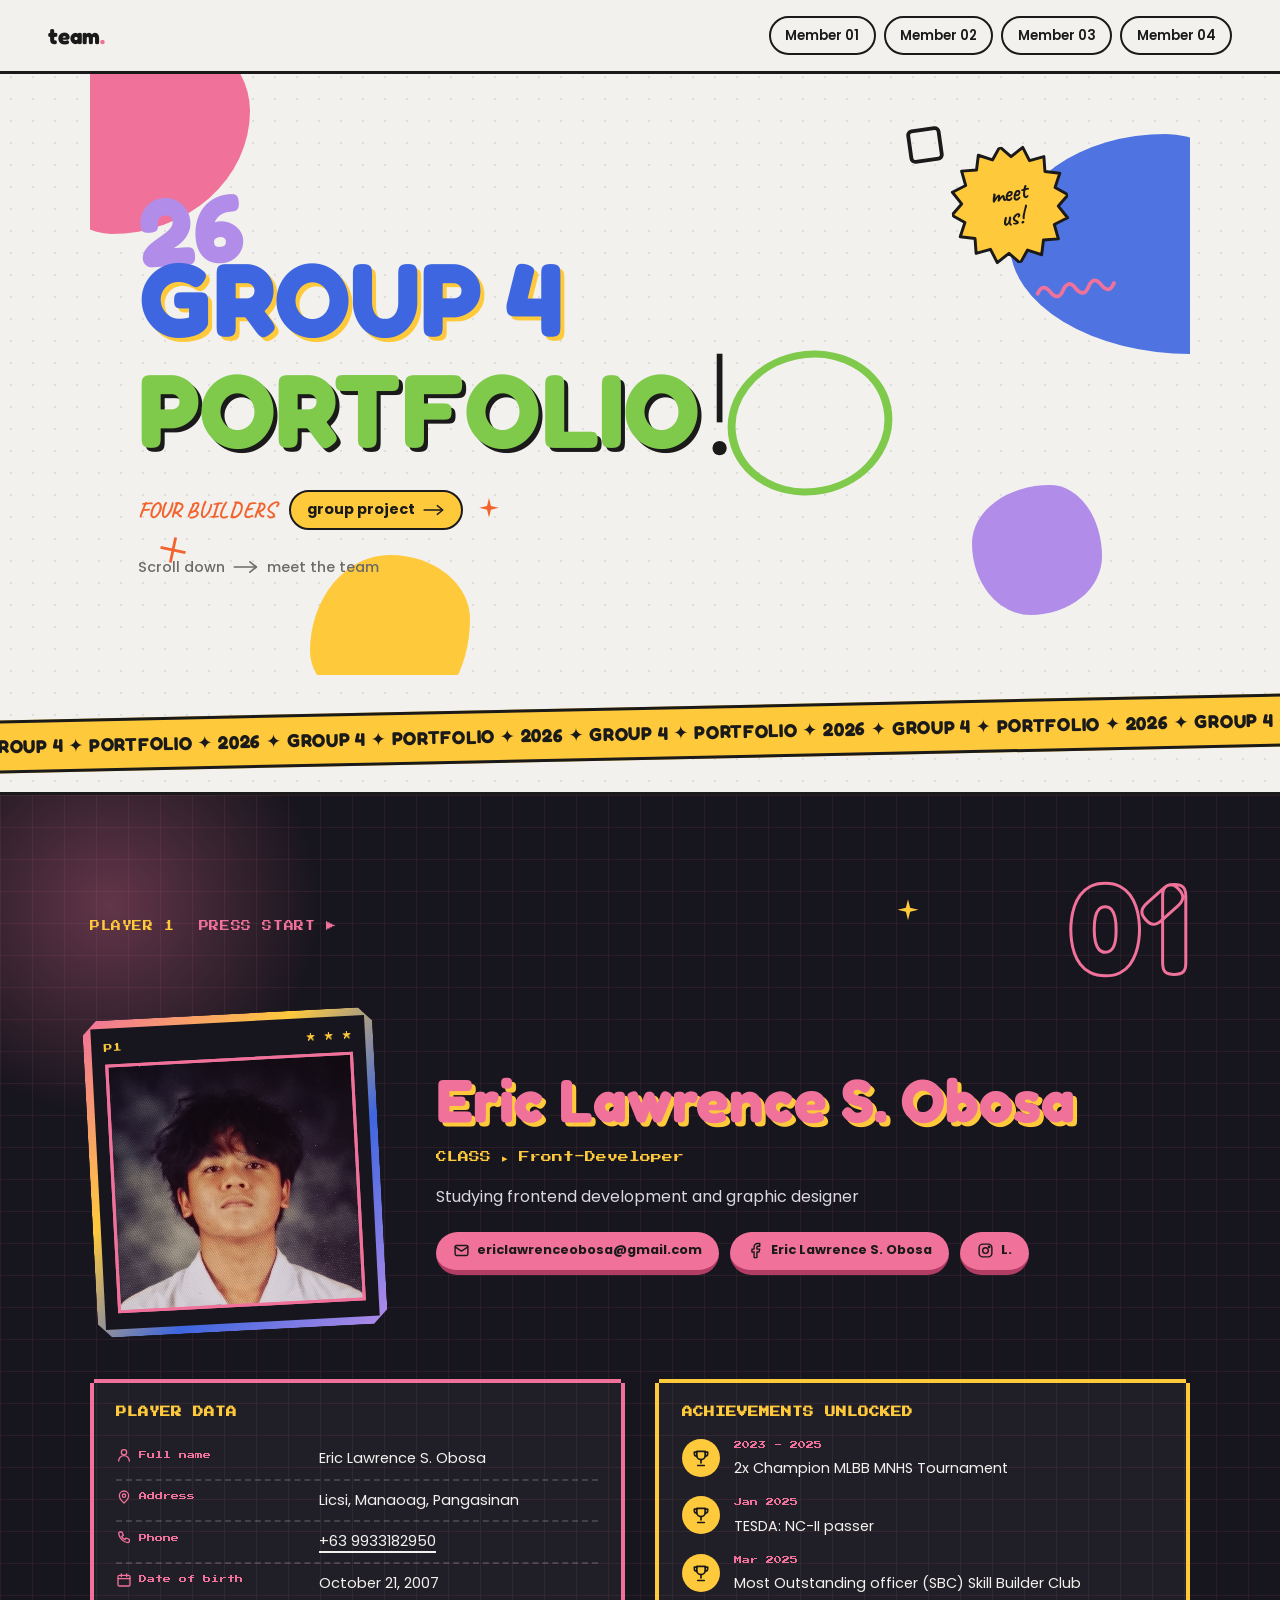
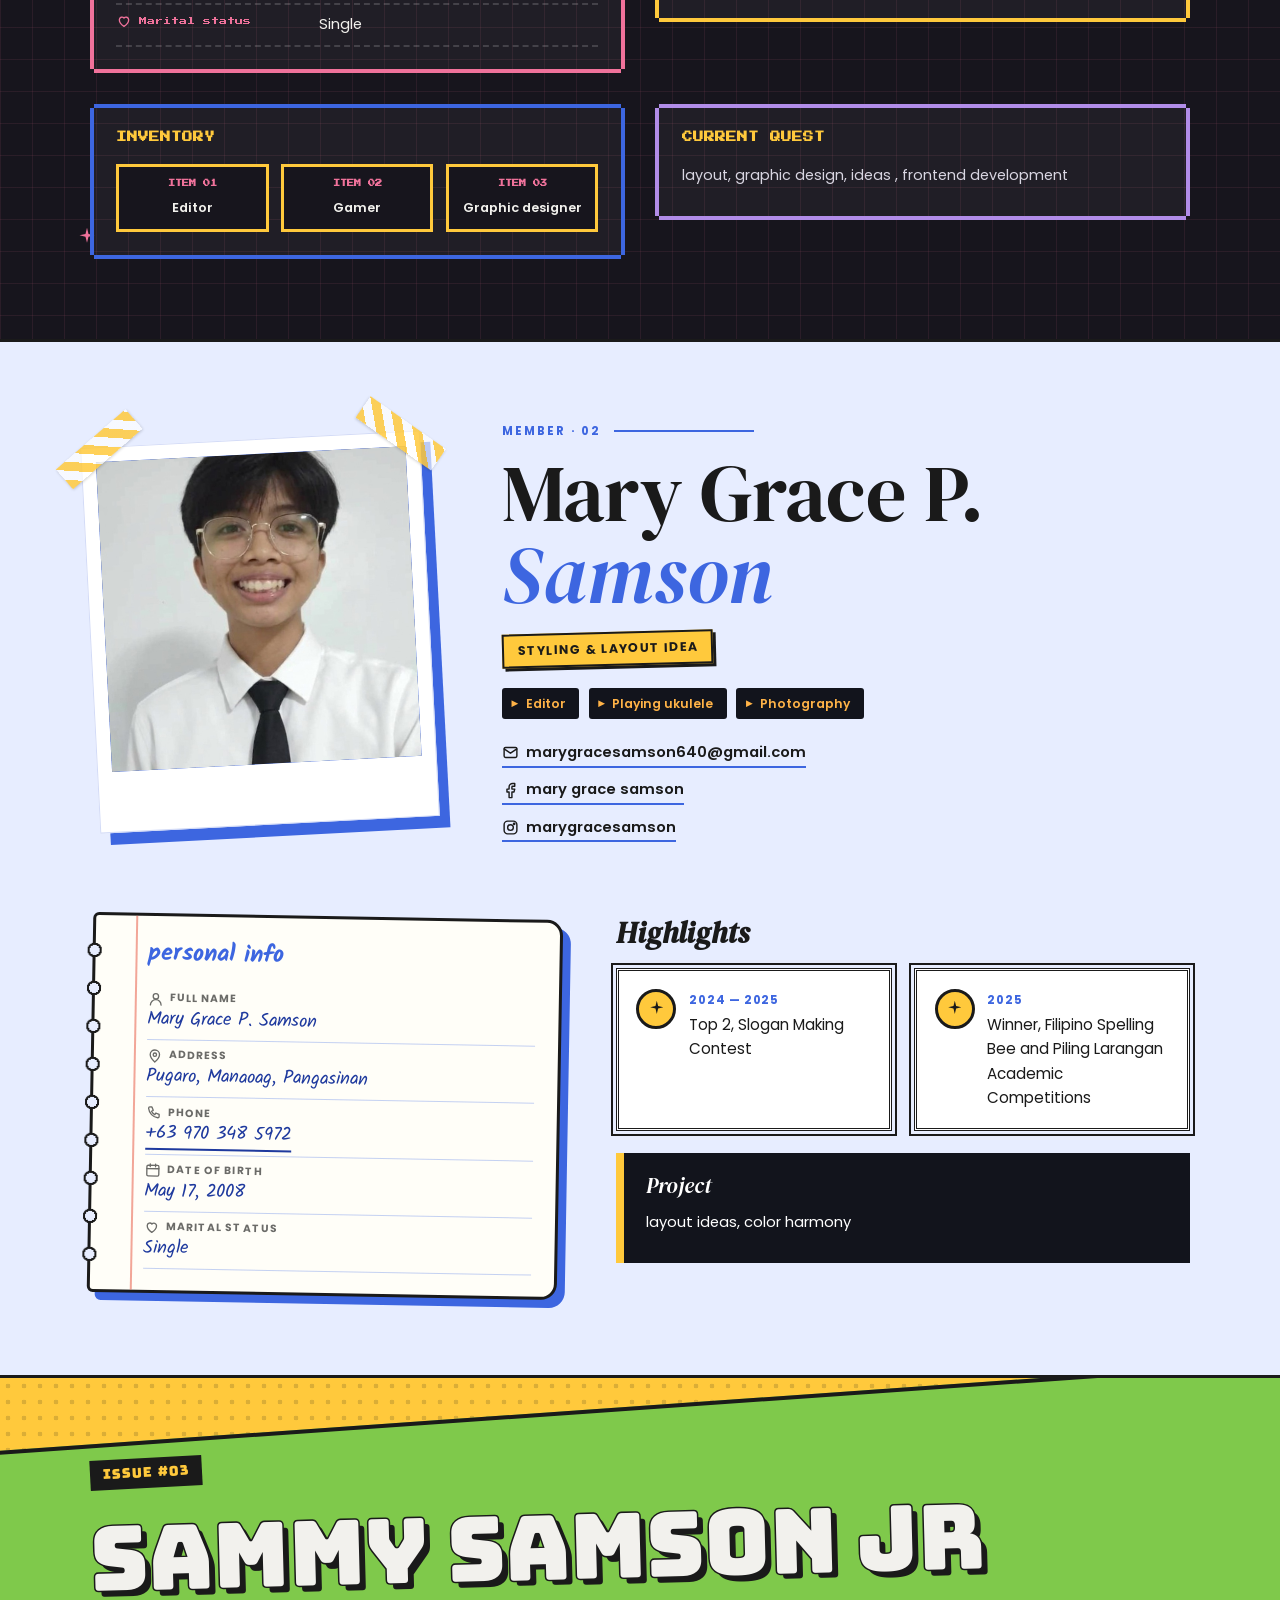
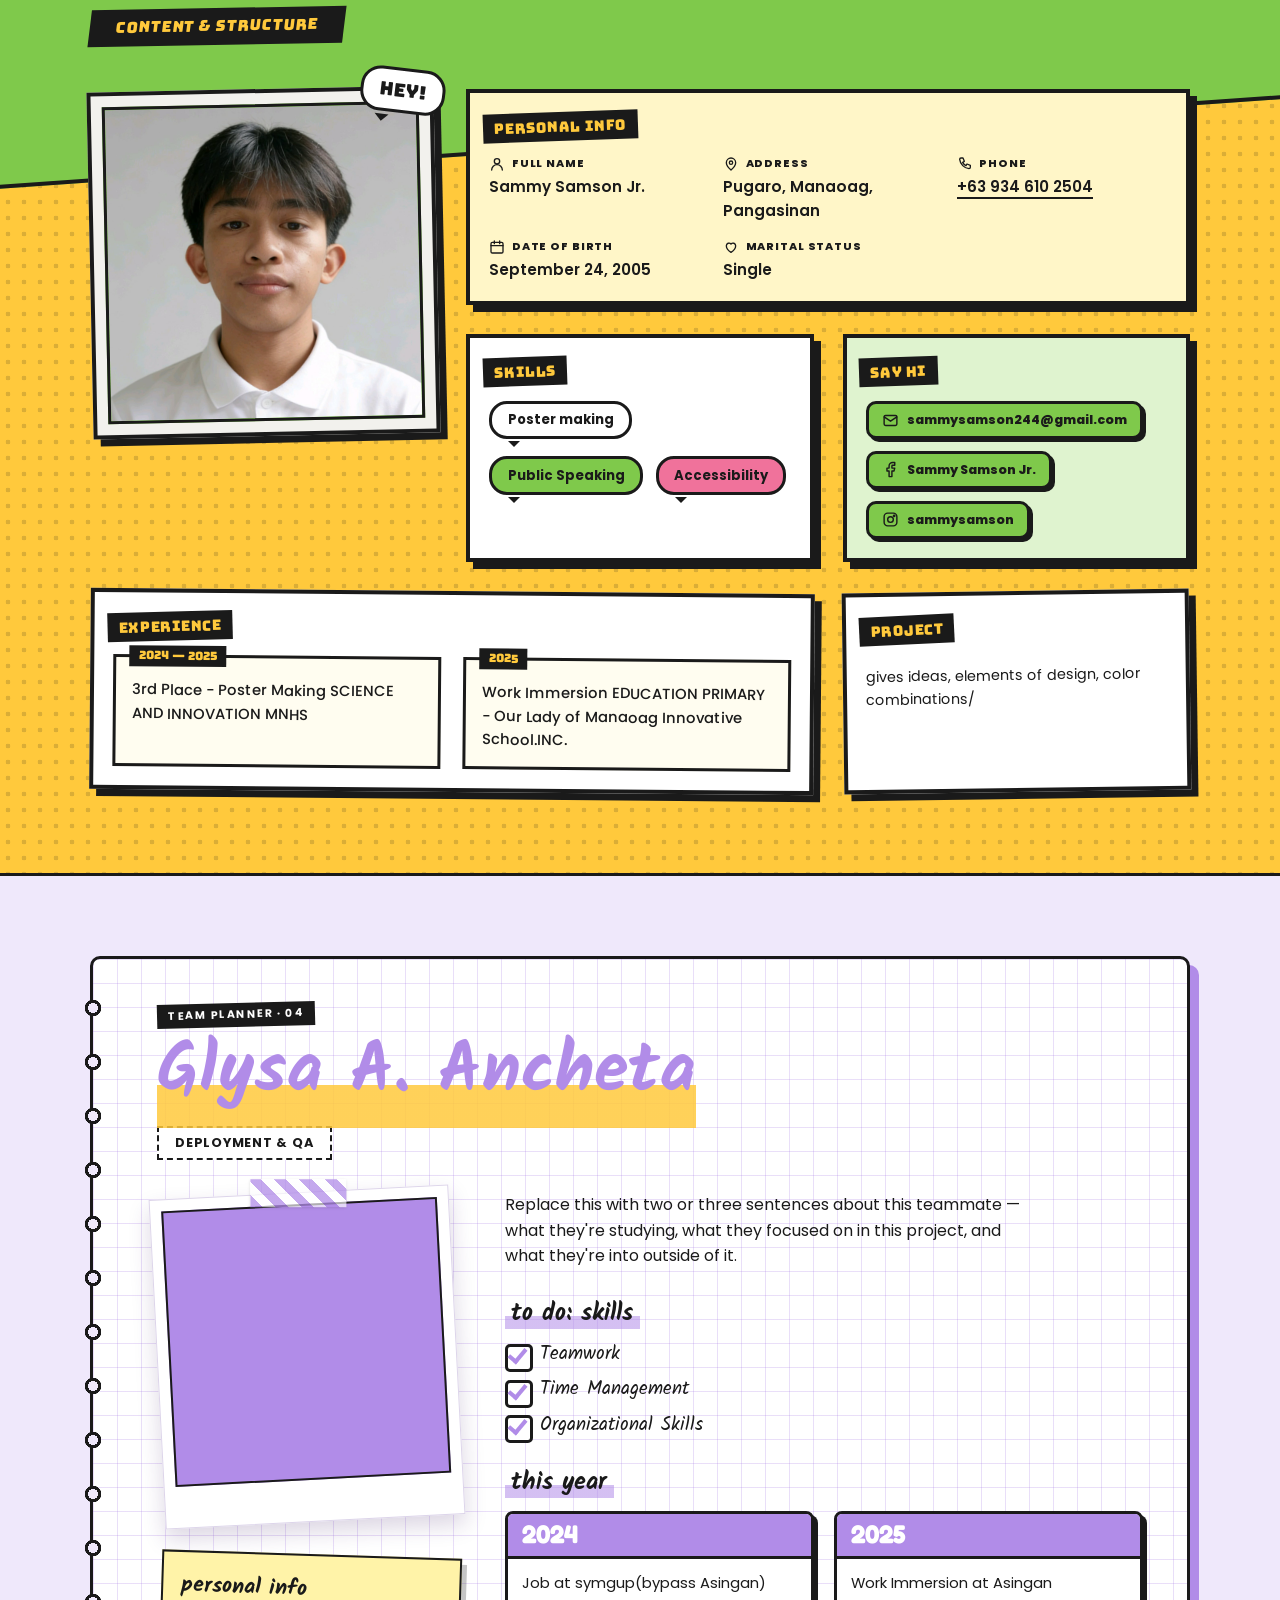
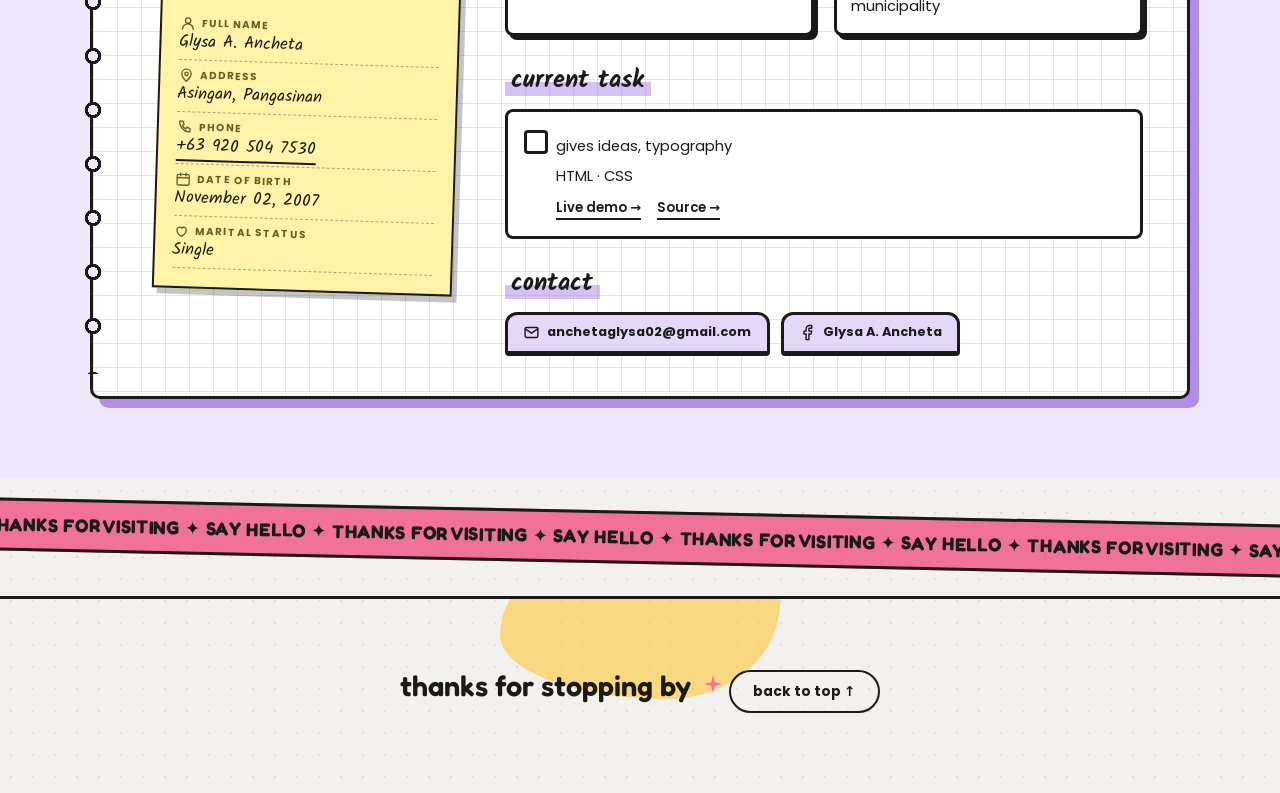
==== index.html @ 3e96f259 "Rename main.html to index.html" ====
<!DOCTYPE html>
<html lang="en">
<head>
<meta charset="UTF-8">
<meta name="viewport" content="width=device-width, initial-scale=1.0">
<title>Team Portfolio 2026</title>
<link rel="preconnect" href="https://fonts.googleapis.com">
<link href="https://fonts.googleapis.com/css2?family=Fredoka:wght@500;600;700&family=Poppins:wght@400;500;600;700&family=Caveat:wght@600;700&family=Press+Start+2P&family=DM+Serif+Display:ital@0;1&family=Bungee&family=Kalam:wght@400;700&display=swap" rel="stylesheet">
<link rel="stylesheet" href="stylereeeee.css"> <!-- explicitly tells the browser that the linked file is a CSS stylesheet that should be loaded and applied to the page.-->
</head>
<body>

<!-- ============ ICON SPRITE (reused via <use>) ============ -->
<svg class="sprite" aria-hidden="true">
  <symbol id="icon-mail" viewBox="0 0 24 24" fill="none" stroke="currentColor" stroke-width="2" stroke-linecap="round" stroke-linejoin="round">
    <rect x="3" y="5" width="18" height="14" rx="2"></rect>
    <path d="M3 7l9 6 9-6"></path>
  </symbol>
  <symbol id="icon-phone" viewBox="0 0 24 24" fill="none" stroke="currentColor" stroke-width="2" stroke-linecap="round" stroke-linejoin="round">
    <path d="M6 3h3l2 5-2.5 1.5a11 11 0 0 0 5 5L15 12l5 2v3a2 2 0 0 1-2 2A16 16 0 0 1 4 5a2 2 0 0 1 2-2z"></path>
  </symbol>
  <symbol id="icon-instagram" viewBox="0 0 24 24" fill="none" stroke="currentColor" stroke-width="2" stroke-linecap="round" stroke-linejoin="round">
    <rect x="3" y="3" width="18" height="18" rx="5"></rect>
    <circle cx="12" cy="12" r="4"></circle>
    <circle cx="17.2" cy="6.8" r="1"></circle>
  </symbol>
  <symbol id="icon-facebook" viewBox="0 0 24 24" fill="none" stroke="currentColor" stroke-width="2" stroke-linecap="round" stroke-linejoin="round">
    <path d="M18 2h-3a5 5 0 0 0-5 5v3H7v4h3v8h4v-8h3l1-4h-4V7a1 1 0 0 1 1-1h3z"></path>
  </symbol>
  <symbol id="icon-linkedin" viewBox="0 0 24 24" fill="none" stroke="currentColor" stroke-width="2" stroke-linecap="round" stroke-linejoin="round">
    <rect x="3" y="3" width="18" height="18" rx="3"></rect>
    <line x1="7" y1="10" x2="7" y2="17"></line>
    <circle cx="7" cy="6.5" r="1"></circle>
    <path d="M11 17v-4.5a2.5 2.5 0 0 1 5 0V17"></path>
    <line x1="11" y1="10" x2="11" y2="17"></line>
  </symbol>
  <symbol id="icon-user" viewBox="0 0 24 24" fill="none" stroke="currentColor" stroke-width="2" stroke-linecap="round" stroke-linejoin="round">
    <circle cx="12" cy="8" r="4"></circle>
    <path d="M4 21a8 8 0 0 1 16 0"></path>
  </symbol>
  <symbol id="icon-pin" viewBox="0 0 24 24" fill="none" stroke="currentColor" stroke-width="2" stroke-linecap="round" stroke-linejoin="round">
    <path d="M12 21s-7-6.2-7-11a7 7 0 0 1 14 0c0 4.8-7 11-7 11z"></path>
    <circle cx="12" cy="10" r="2.5"></circle>
  </symbol>
  <symbol id="icon-calendar" viewBox="0 0 24 24" fill="none" stroke="currentColor" stroke-width="2" stroke-linecap="round" stroke-linejoin="round">
    <rect x="3" y="5" width="18" height="16" rx="2"></rect>
    <line x1="3" y1="10" x2="21" y2="10"></line>
    <line x1="8" y1="3" x2="8" y2="7"></line>
    <line x1="16" y1="3" x2="16" y2="7"></line>
  </symbol>
  <symbol id="icon-heart" viewBox="0 0 24 24" fill="none" stroke="currentColor" stroke-width="2" stroke-linecap="round" stroke-linejoin="round">
    <path d="M12 20s-7-4.4-7-10a4 4 0 0 1 7-2.5A4 4 0 0 1 19 10c0 5.6-7 10-7 10z"></path>
  </symbol>
  <symbol id="icon-spark" viewBox="0 0 24 24" fill="currentColor">
    <path d="M12 1l1.8 7.3L21 10l-7.2 1.7L12 19l-1.8-7.3L3 10l7.2-1.7L12 1z"></path>
  </symbol>
  <symbol id="icon-burst" viewBox="0 0 100 100" fill="currentColor" stroke="#1A1A1A" stroke-width="2.5" stroke-linejoin="round">
    <polygon points="50.0,0.0 58.0,9.8 69.1,3.8 72.8,15.9 85.4,14.6 84.1,27.2 96.2,30.9 90.2,42.0 100.0,50.0 90.2,58.0 96.2,69.1 84.1,72.8 85.4,85.4 72.8,84.1 69.1,96.2 58.0,90.2 50.0,100.0 42.0,90.2 30.9,96.2 27.2,84.1 14.6,85.4 15.9,72.8 3.8,69.1 9.8,58.0 0.0,50.0 9.8,42.0 3.8,30.9 15.9,27.2 14.6,14.6 27.2,15.9 30.9,3.8 42.0,9.8"></polygon>
  </symbol>
  <symbol id="icon-squiggle" viewBox="0 0 84 16" fill="none" stroke="currentColor" stroke-width="3.5" stroke-linecap="round">
    <path d="M3 8q6-10 12 0t12 0 12 0 12 0 12 0 12 0"></path>
  </symbol>
  <symbol id="icon-arrow" viewBox="0 0 40 24" fill="none" stroke="currentColor" stroke-width="2.5" stroke-linecap="round" stroke-linejoin="round">
    <path d="M2 12h32"></path>
    <path d="M26 4l10 8-10 8"></path>
  </symbol>
  <symbol id="icon-trophy" viewBox="0 0 24 24" fill="none" stroke="currentColor" stroke-width="2" stroke-linecap="round" stroke-linejoin="round">
    <path d="M7 4h10v5a5 5 0 0 1-10 0V4z"></path>
    <path d="M17 5h3v2a3 3 0 0 1-3 3M7 5H4v2a3 3 0 0 0 3 3"></path>
    <path d="M12 14v4M8 21h8"></path>
  </symbol>
</svg>

<!-- ============ NAV ============ -->
<header id="top" class="site-header">
  <a class="wordmark" href="#top">team<span class="wordmark__dot">.</span></a>
  <nav class="nav" aria-label="Primary">
    <a href="#member-01">Member 01</a>
    <a href="#member-02">Member 02</a>
    <a href="#member-03">Member 03</a>
    <a href="#member-04">Member 04</a>
  </nav>
</header>

<main>

  <!-- ============ HERO ============ -->
  <section class="hero">
    <span class="blob blob--hero-1" aria-hidden="true"></span>
    <span class="blob blob--hero-2" aria-hidden="true"></span>
    <span class="blob blob--hero-3" aria-hidden="true"></span>
    <span class="blob blob--hero-4" aria-hidden="true"></span>
    <span class="doodle doodle--hero-1"><svg viewBox="0 0 24 24" fill="none" stroke="currentColor" stroke-width="2"><rect x="4" y="4" width="16" height="16" rx="2"></rect></svg></span>
    <span class="doodle doodle--hero-2"><svg viewBox="0 0 24 24" fill="none" stroke="currentColor" stroke-width="2"><path d="M12 3v18M3 12h18"></path></svg></span>
    <span class="doodle doodle--hero-3"><svg><use href="#icon-squiggle"></use></svg></span>
    <span class="burst burst--hero" aria-hidden="true"><svg><use href="#icon-burst"></use></svg><b>meet<br>us!</b></span>

    <p class="year-badge">26</p>

    <h1 class="hero__title">
      <span class="hero__title-line hero__title-line--a">GROUP 4</span>
      <span class="hero__title-line hero__title-line--b">PORTFOLIO<svg class="hero__excl" viewBox="0 0 40 160" fill="none" stroke="currentColor" stroke-width="8"><path d="M20 8v96"></path><circle cx="20" cy="140" r="10" fill="currentColor" stroke="none"></circle></svg></span>
    </h1>

    <div class="hero__tagrow">
      <span class="tag-label">FOUR BUILDERS</span>
      <span class="tag-chip">group project <svg class="tag-chip__icon"><use href="#icon-arrow"></use></svg></span>
      <svg class="spark spark--hero"><use href="#icon-spark"></use></svg>
    </div>

    <p class="hero__caption">
      Scroll down <svg class="inline-arrow"><use href="#icon-arrow"></use></svg> meet the team
    </p>
  </section>

  <!-- ============ TICKER STRIP (CSS-only animation) ============ -->
  <div class="ticker" aria-hidden="true">
    <div class="ticker__track">
      <span>GROUP 4 ✦ PORTFOLIO ✦ 2026 ✦ GROUP 4 ✦ PORTFOLIO ✦ 2026 ✦ GROUP 4 ✦ PORTFOLIO ✦ 2026 ✦ GROUP 4 ✦ PORTFOLIO ✦ 2026 ✦ GROUP 4 ✦ PORTFOLIO ✦ 2026 ✦ GROUP 4 ✦ PORTFOLIO ✦ 2026 ✦&nbsp;</span>
      <span>GROUP 4 ✦ PORTFOLIO ✦ 2026 ✦ GROUP 4 ✦ PORTFOLIO ✦ 2026 ✦ GROUP 4 ✦ PORTFOLIO ✦ 2026 ✦ GROUP 4 ✦ PORTFOLIO ✦ 2026 ✦ GROUP 4 ✦ PORTFOLIO ✦ 2026 ✦ GROUP 4 ✦ PORTFOLIO ✦ 2026 ✦&nbsp;</span>
    </div>
  </div>


  <!-- ============ MEMBER 01 — ARCADE PLAYER CARD ============ -->
  <section id="member-01" class="member member--eric" aria-labelledby="name-01">
    <span class="doodle eric__spark eric__spark--1" aria-hidden="true"><svg><use href="#icon-spark"></use></svg></span>
    <span class="doodle eric__spark eric__spark--2" aria-hidden="true"><svg><use href="#icon-spark"></use></svg></span>
    <div class="member__inner">

      <div class="eric__top">
        <div class="eric__tags">
          <p class="eric__tag">PLAYER 1</p>
          <p class="eric__tag eric__tag--blink">PRESS START ▶</p>
        </div>
        <span class="eric__num" aria-hidden="true">01</span>
      </div>

      <div class="eric__layout">
        <figure class="eric__card">
          <div class="eric__card-inner">
            <div class="eric__card-bar"><span>P1</span><span>★ ★ ★</span></div>
            <div class="photo-frame">EO
          <img class="photo-frame__img" src="ERIC1BY1.jpg" alt="Photo of Eric Lawrence S. Obosa">
        </div>
          </div>
        </figure>

        <div class="eric__main">
          <h2 id="name-01" class="eric__name">Eric Lawrence S. Obosa</h2>
          <p class="eric__class">CLASS ▸ Front-Developer</p>
          <p class="eric__bio">Studying frontend development and graphic designer</p>
          <ul class="contact-row">
          <li><a href="mailto:ericlawrenceobosa@gmail.com"><svg><use href="#icon-mail"></use></svg>ericlawrenceobosa@gmail.com</a></li>
          <li><a href="https://www.facebook.com/ryurain.taro" target="_blank" rel="noopener noreferrer"><svg><use href="#icon-facebook"></use></svg>Eric Lawrence S. Obosa</a></li>
          <li><a href="https://instagram.com/takamura302?dlrf=MXd0b3hieXZraTlmbg%3D%3D" target="_blank" rel="noopener noreferrer"><svg><use href="#icon-instagram"></use></svg>L.</a></li>
        </ul>
        </div>
      </div>

      <div class="eric__panels">
        <section class="eric__panel eric__panel--data">
          <h3>PLAYER DATA</h3>
          <dl class="info-list">
          <div class="info-list__item"><dt><svg><use href="#icon-user"></use></svg>Full name</dt><dd>Eric Lawrence S. Obosa</dd></div>
          <div class="info-list__item"><dt><svg><use href="#icon-pin"></use></svg>Address</dt><dd>Licsi, Manaoag, Pangasinan</dd></div>
          <div class="info-list__item"><dt><svg><use href="#icon-phone"></use></svg>Phone</dt><dd><a href="tel:+639933182950">+63 9933182950</a></dd></div>
          <div class="info-list__item"><dt><svg><use href="#icon-calendar"></use></svg>Date of birth</dt><dd>October 21, 2007</dd></div>
          <div class="info-list__item"><dt><svg><use href="#icon-heart"></use></svg>Marital status</dt><dd>Single</dd></div>
        </dl>
        </section>

        <section class="eric__panel eric__panel--ach">
          <h3>ACHIEVEMENTS UNLOCKED</h3>
          <ul class="eric__ach-list">
<li class="eric__ach"><span class="eric__trophy" aria-hidden="true"><svg><use href="#icon-trophy"></use></svg></span><div><span class="eric__date">2023 - 2025</span><p>2x Champion MLBB MNHS Tournament</p></div></li>
<li class="eric__ach"><span class="eric__trophy" aria-hidden="true"><svg><use href="#icon-trophy"></use></svg></span><div><span class="eric__date">Jan 2025</span><p>TESDA: NC-II passer</p></div></li>
<li class="eric__ach"><span class="eric__trophy" aria-hidden="true"><svg><use href="#icon-trophy"></use></svg></span><div><span class="eric__date">Mar 2025</span><p>Most Outstanding officer (SBC) Skill Builder Club</p></div></li>
          </ul>
        </section>

        <section class="eric__panel eric__panel--items">
          <h3>INVENTORY</h3>
          <ul class="eric__items">
<li>Editor</li>
<li>Gamer</li>
<li>Graphic designer</li>
          </ul>
        </section>

        <section class="eric__panel eric__panel--quest">
          <h3>CURRENT QUEST</h3>
          <div class="project-card "><h4></h4><p>layout, graphic design, ideas , frontend development</p></div>
        </section>
      </div>

    </div>
  </section>

  <!-- ============ MEMBER 02 — SINGLE POLAROID + NOTEBOOK ============ -->
  <section id="member-02" class="member member--mary" aria-labelledby="name-02">
    <div class="member__inner">

      <div class="mary__layout">
        <figure class="mary__polaroid">
          <span class="mary__tape mary__tape--l" aria-hidden="true"></span>
          <span class="mary__tape mary__tape--r" aria-hidden="true"></span>
          <div class="photo-frame">MS
          <img class="photo-frame__img" src="ACE1BY1.jpg" alt="Photo of Mary Grace P. Samson">
        </div>
        </figure>

        <div class="mary__intro">
          <p class="mary__eyebrow">Member · 02</p>
          <h2 id="name-02" class="mary__name">Mary Grace P. <em>Samson</em></h2>
          <p class="mary__role">Styling &amp; Layout idea</p>
          <p class="mary__bio"></p>
          <ul class="mary__tags" aria-label="Skills">
<li>Editor</li>
<li>Playing ukulele</li>
<li>Photography</li>
          </ul>
          <ul class="contact-row">
          <li><a href="mailto:marygracesamson640@gmail.com"><svg><use href="#icon-mail"></use></svg>marygracesamson640@gmail.com</a></li>
          <li><a href="https://www.facebook.com/acekibidiii#" target="_blank" rel="noopener noreferrer"><svg><use href="#icon-facebook"></use></svg>mary grace samson</a></li>
          <li><a href="https://www.instagram.com/YOUR_USERNAME/" target="_blank" rel="noopener noreferrer"><svg><use href="#icon-instagram"></use></svg>marygracesamson</a></li>
        </ul>
        </div>
      </div>

      <div class="mary__lower">
        <aside class="mary__notebook" aria-label="Personal information">
          <h3>personal info</h3>
          <dl class="info-list">
          <div class="info-list__item"><dt><svg><use href="#icon-user"></use></svg>Full name</dt><dd>Mary Grace P. Samson</dd></div>
          <div class="info-list__item"><dt><svg><use href="#icon-pin"></use></svg>Address</dt><dd>Pugaro, Manaoag, Pangasinan</dd></div>
          <div class="info-list__item"><dt><svg><use href="#icon-phone"></use></svg>Phone</dt><dd><a href="tel:+639703485972">+63 970 348 5972</a></dd></div>
          <div class="info-list__item"><dt><svg><use href="#icon-calendar"></use></svg>Date of birth</dt><dd>May 17, 2008</dd></div>
          <div class="info-list__item"><dt><svg><use href="#icon-heart"></use></svg>Marital status</dt><dd>Single</dd></div>
        </dl>
        </aside>

        <div class="mary__highlights">
          <h3 class="mary__heading">Highlights</h3>
          <ul class="mary__award-list">
<li class="mary__award"><span class="mary__rosette" aria-hidden="true"><svg><use href="#icon-spark"></use></svg></span><span class="mary__award-date">2024 — 2025</span><p>Top 2, Slogan Making Contest</p></li>
<li class="mary__award"><span class="mary__rosette" aria-hidden="true"><svg><use href="#icon-spark"></use></svg></span><span class="mary__award-date">2025</span><p>Winner, Filipino Spelling Bee and Piling Larangan Academic Competitions</p></li>
          </ul>
          <div class="mary__project">
            <p class="mary__heading mary__heading--light">Project</p>
            <div class="project-card "><h4></h4><p>layout ideas, color harmony </p></div>
          </div>
        </div>
      </div>

    </div>
  </section>

  <!-- ============ MEMBER 03 — COMIC POSTER ============ -->
  <section id="member-03" class="member member--sammy" aria-labelledby="name-03">
    <div class="member__inner">

      <div class="sammy__title">
        <span class="sammy__issue">ISSUE #03</span>
        <h2 id="name-03" class="sammy__name">Sammy Samson Jr</h2>
        <p class="sammy__role">Content &amp; Structure</p>
        
      </div>

      <div class="sammy__panels">

        <figure class="sammy__panel sammy__panel--photo">
          <span class="sammy__bubble" aria-hidden="true">hey!</span>
          <div class="photo-frame">
          <img class="photo-frame__img" src="SAMMY1BY1.jpg" alt="Photo of Sammy Samson Jr">
        </div>
        </figure>

        <section class="sammy__panel sammy__panel--info">
          <h3>Personal info</h3>
          <dl class="info-list">
          <div class="info-list__item"><dt><svg><use href="#icon-user"></use></svg>Full name</dt><dd>Sammy Samson Jr.</dd></div>
          <div class="info-list__item"><dt><svg><use href="#icon-pin"></use></svg>Address</dt><dd>Pugaro, Manaoag, Pangasinan</dd></div>
          <div class="info-list__item"><dt><svg><use href="#icon-phone"></use></svg>Phone</dt><dd><a href="tel:+639346102504">+63 934 610 2504</a></dd></div>
          <div class="info-list__item"><dt><svg><use href="#icon-calendar"></use></svg>Date of birth</dt><dd>September 24, 2005</dd></div>
          <div class="info-list__item"><dt><svg><use href="#icon-heart"></use></svg>Marital status</dt><dd>Single</dd></div>
        </dl>
        </section>

        <section class="sammy__panel sammy__panel--skills">
          <h3>Skills</h3>
          <ul class="sammy__bubbles">
<li>Poster making</li>
<li>Public Speaking</li>
<li>Accessibility</li>
          </ul>
        </section>

        <section class="sammy__panel sammy__panel--links">
          <h3>Say hi</h3>
          <ul class="contact-row">
          <li><a href="mailto:sammysamson244@gmail.com"><svg><use href="#icon-mail"></use></svg>sammysamson244@gmail.com</a></li>
          <li><a href="https://www.facebook.com/sammy.samson.jr.567571" target="_blank" rel="noopener noreferrer"><svg><use href="#icon-facebook"></use></svg>Sammy Samson Jr.</a></li>
          <li><a href="https://www.instagram.com/sammysamson244/" target="_blank" rel="noopener noreferrer"><svg><use href="#icon-instagram"></use></svg>sammysamson</a></li>
        </ul>
        </section>

        <section class="sammy__panel sammy__panel--tl">
          <h3>Experience</h3>
          <ul class="sammy__chapters">
<li class="sammy__chapter"><span class="sammy__chapter-date">2024 — 2025</span><p>3rd Place - Poster Making SCIENCE AND INNOVATION MNHS</p></li>
<li class="sammy__chapter"><span class="sammy__chapter-date">2025</span><p>Work Immersion EDUCATION PRIMARY - Our Lady of Manaoag Innovative School.INC.</p></li>
          </ul>
        </section>

        <section class="sammy__panel sammy__panel--project">
          <h3>Project</h3>
          <div class="project-card "><h4></h4><p>gives ideas, elements of design, color combinations/</p></div>
        </section>

      </div>
    </div>
  </section>

  <!-- ============ MEMBER 04 — PLANNER PAGE ============ -->
  <section id="member-04" class="member member--glysa" aria-labelledby="name-04">
    <div class="member__inner">
      <div class="glysa__page">
        <span class="glysa__rings" aria-hidden="true"></span>

        <header class="glysa__head">
          <p class="glysa__label">TEAM PLANNER · 04</p>
          <h2 id="name-04" class="glysa__name">Glysa A. Ancheta</h2>
          <p class="glysa__role">Deployment &amp; QA</p>
        </header>

        <div class="glysa__cols">
          <aside class="glysa__side">
            <figure class="glysa__photo">
              <span class="glysa__tape" aria-hidden="true"></span>
              <div class="photo-frame">
          <!-- <img class="photo-frame__img" src="GLYSA1BY1.jpg" alt="Photo of Glysa A. Ancheta"> -->
        </div>
            </figure>

            <aside class="glysa__sticky" aria-label="Personal information">
              <h3>personal info</h3>
              <dl class="info-list">
          <div class="info-list__item"><dt><svg><use href="#icon-user"></use></svg>Full name</dt><dd>Glysa A. Ancheta</dd></div>
          <div class="info-list__item"><dt><svg><use href="#icon-pin"></use></svg>Address</dt><dd>Asingan, Pangasinan</dd></div>
          <div class="info-list__item"><dt><svg><use href="#icon-phone"></use></svg>Phone</dt><dd><a href="tel:+639205047530">+63 920 504 7530</a></dd></div>
          <div class="info-list__item"><dt><svg><use href="#icon-calendar"></use></svg>Date of birth</dt><dd>November 02, 2007</dd></div>
          <div class="info-list__item"><dt><svg><use href="#icon-heart"></use></svg>Marital status</dt><dd>Single</dd></div>
        </dl>
            </aside>
          </aside>

          <div class="glysa__main">
            <p class="glysa__bio">Replace this with two or three sentences about this teammate — what they&#x27;re studying, what they focused on in this project, and what they&#x27;re into outside of it.</p>

            <section class="glysa__block">
              <h3>to do: skills</h3>
              <ul class="glysa__checklist">
<li>Teamwork</li>
<li>Time Management</li>
<li>Organizational Skills</li>
              </ul>
            </section>

            <section class="glysa__block">
              <h3>this year</h3>
              <ul class="glysa__cals">
<li class="glysa__cal"><span class="glysa__cal-year">2024</span><p>Job at symgup(bypass Asingan)</p></li>
<li class="glysa__cal"><span class="glysa__cal-year">2025</span><p>Work Immersion at Asingan municipality</p></li>
              </ul>
            </section>

            <section class="glysa__block">
              <h3>current task</h3>
              <div class="project-card "><h4></h4><p>gives ideas, typography</p><p class="project-card__stack">HTML · CSS</p><div class="project-card__links"><a href="#">Live demo →</a><a href="#">Source →</a></div></div>
            </section>

            <section class="glysa__block">
              <h3>contact</h3>
              <ul class="contact-row">
          <li><a href="mailto:anchetaglysa02@gmail.com"><svg><use href="#icon-mail"></use></svg>anchetaglysa02@gmail.com</a></li>
          <li><a href="https://www.facebook.com/glysa.ancheta.5" target="_blank" rel="noopener noreferrer"><svg><use href="#icon-facebook"></use></svg>Glysa A. Ancheta</a></li>
        </ul>
            </section>
          </div>
        </div>
      </div>
    </div>
  </section>

  <!-- ============ TICKER STRIP #2 ============ -->
  <div class="ticker ticker--pink ticker--reverse" aria-hidden="true">
    <div class="ticker__track">
      <span>THANKS FOR VISITING ✦ SAY HELLO ✦ THANKS FOR VISITING ✦ SAY HELLO ✦ THANKS FOR VISITING ✦ SAY HELLO ✦ THANKS FOR VISITING ✦ SAY HELLO ✦ THANKS FOR VISITING ✦ SAY HELLO ✦ THANKS FOR VISITING ✦ SAY HELLO ✦&nbsp;</span>
      <span>THANKS FOR VISITING ✦ SAY HELLO ✦ THANKS FOR VISITING ✦ SAY HELLO ✦ THANKS FOR VISITING ✦ SAY HELLO ✦ THANKS FOR VISITING ✦ SAY HELLO ✦ THANKS FOR VISITING ✦ SAY HELLO ✦ THANKS FOR VISITING ✦ SAY HELLO ✦&nbsp;</span>
    </div>
  </div>

</main>

<footer class="site-footer">
  <span class="blob blob--footer" aria-hidden="true"></span>
  <p class="site-footer__title">thanks for stopping by<svg class="site-footer__spark"><use href="#icon-spark"></use></svg></p>
  <a class="pill-link" href="#top">back to top ↑</a>
</footer>

</body>
</html>
---- stylereeeee.css ----
/* =====================================================
   DESIGN TOKENS — playful scrapbook / collage style
   ===================================================== */
:root {
  --paper:   #F2F1ED;
  --ink:     #1A1A1A;
  --muted:   #6B6B68;

  --pink:    #F0729B;
  --blue:    #3D66E0;
  --green:   #7FC94B;
  --yellow:  #FFC93C;
  --purple:  #B18CE8;
  --orange:  #F2632E;

  --font-display: 'Fredoka', system-ui, sans-serif;
  --font-body:    'Poppins', system-ui, sans-serif;
  --font-hand:    'Caveat', cursive;
  --font-arcade:  'Press Start 2P', monospace;
  --font-serif:   'DM Serif Display', Georgia, serif;
  --font-poster:  'Bungee', Impact, sans-serif;
  --font-note:    'Kalam', 'Caveat', cursive;

  --max-width: 1100px;
  --gutter: clamp(1.25rem, 4vw, 3rem);
}

/* =====================================================
   RESET & BASE
   ===================================================== */
* { box-sizing: border-box; }

html { scroll-behavior: smooth; }

body {
  margin: 0;
  background-color: var(--paper);
  background-image: radial-gradient(rgba(26, 26, 26, 0.09) 1.3px, transparent 1.4px);
  background-size: 22px 22px;
  color: var(--ink);
  font-family: var(--font-body);
  line-height: 1.6;
  overflow-x: hidden;
  -webkit-font-smoothing: antialiased;
}

a { color: inherit; text-decoration: none; }
ul { list-style: none; margin: 0; padding: 0; }
h1, h2 { margin: 0; }
p { margin: 0; }

.sprite { position: absolute; width: 0; height: 0; overflow: hidden; }

@media (prefers-reduced-motion: reduce) {
  html { scroll-behavior: auto; }
}

a:focus-visible {
  outline: 3px solid var(--ink);
  outline-offset: 3px;
  border-radius: 4px;
}

/* =====================================================
   NAV
   ===================================================== */
.site-header {
  position: sticky;
  top: 0;
  z-index: 20;
  display: flex;
  align-items: center;
  justify-content: space-between;
  gap: 1rem;
  padding: 1rem var(--gutter);
  background: var(--paper);
  border-bottom: 3px solid var(--ink);
  flex-wrap: wrap;
}

.wordmark {
  font-family: var(--font-display);
  font-weight: 700;
  font-size: 1.4rem;
}

.wordmark__dot { color: var(--pink); }

.nav {
  display: flex;
  gap: 0.5rem;
  flex-wrap: wrap;
}

.nav a {
  font-family: var(--font-body);
  font-weight: 600;
  font-size: 0.82rem;
  padding: 0.45rem 0.9rem;
  border-radius: 999px;
  border: 2px solid var(--ink);
  transition: background 0.15s ease, color 0.15s ease, transform 0.15s ease;
}

.nav a:hover {
  background: var(--ink);
  color: var(--paper);
  transform: translateY(-2px);
}

/* =====================================================
   SHARED BLOB / DOODLE UTILITIES
   ===================================================== */
.blob {
  position: absolute;
  z-index: 0;
  display: block;
  pointer-events: none;
}

.doodle {
  position: absolute;
  z-index: 1;
  color: var(--ink);
  pointer-events: none;
}

.doodle svg { width: 100%; height: 100%; display: block; }

/* =====================================================
   HERO
   ===================================================== */
.hero {
  position: relative;
  overflow: hidden;
  max-width: var(--max-width);
  margin: 0 auto;
  padding: clamp(3rem, 8vw, 5rem) var(--gutter) clamp(4rem, 8vw, 6rem);
}

.blob--hero-1 {
  top: -60px; left: -60px; width: 220px; height: 220px;
  background: var(--pink);
  border-radius: 42% 58% 63% 37% / 41% 44% 56% 59%;
}

.blob--hero-2 {
  top: 10%; right: -80px; width: 260px; height: 220px;
  background: var(--blue);
  border-radius: 60% 40% 30% 70% / 50% 60% 40% 50%;
  opacity: 0.9;
}

.blob--hero-3 {
  bottom: -40px; left: 20%; width: 160px; height: 160px;
  background: var(--yellow);
  border-radius: 50% 50% 40% 60% / 60% 40% 60% 40%;
}

.blob--hero-4 {
  bottom: 10%; right: 8%; width: 130px; height: 130px;
  background: var(--purple);
  border-radius: 60% 40% 55% 45% / 45% 55% 45% 55%;
}

.doodle--hero-1 { top: 8%; right: 22%; width: 46px; height: 46px; transform: rotate(-8deg); }
.doodle--hero-2 { bottom: 18%; left: 6%; width: 34px; height: 34px; transform: rotate(12deg); color: var(--orange); }

.year-badge {
  position: relative;
  z-index: 2;
  font-family: var(--font-display);
  font-weight: 700;
  font-size: clamp(3.5rem, 10vw, 6rem);
  color: var(--purple);
  line-height: 0.9;
  margin-bottom: 0.5rem;
  transform: rotate(-4deg);
}

.hero__title {
  position: relative;
  z-index: 2;
  font-family: var(--font-display);
  font-weight: 700;
  line-height: 0.95;
  margin-bottom: 1.75rem;
}

.hero__title-line {
  display: block;
  font-size: clamp(3rem, 12vw, 6.5rem);
  position: relative;
}

.hero__title-line--a { color: var(--blue); text-shadow: 4px 4px 0 var(--yellow); }
.hero__title-line--b { color: var(--green); text-shadow: 4px 4px 0 var(--ink); }

.hero__excl {
  display: inline-block;
  width: 0.3em;
  height: 1.1em;
  vertical-align: -0.15em;
  color: var(--ink);
  margin-left: 0.05em;
}

.hero__tagrow { /* bg*/
  position: relative;
  z-index: 2;
  display: flex;
  align-items: center;
  gap: 0.85rem;
  flex-wrap: wrap;
  margin-bottom: 1.5rem;
}

.tag-label { /* 4 project test*/
  font-family: var(--font-hand);
  font-weight: 700;
  font-size: 1.4rem;
  color: var(--orange);
}

.tag-chip { /* group project text  */
  display: inline-flex;
  align-items: center;
  gap: 0.5rem;
  background: var(--yellow);
  border: 2.5px solid var(--ink);
  border-radius: 999px;
  padding: 0.4rem 1rem;
  font-family: var(--font-body);
  font-weight: 700;
  font-size: 0.9rem;
}

.tag-chip__icon { width: 22px; height: 14px; color: var(--ink); }

.spark { width: 26px; height: 26px; color: var(--pink); }
.spark--hero { color: var(--orange); }

.hero__caption {
  position: relative;
  z-index: 2;
  display: inline-flex;
  align-items: center;
  gap: 0.5rem;
  font-family: var(--font-body);
  font-weight: 500;
  font-size: 0.9rem;
  color: var(--muted);
}

.inline-arrow { width: 26px; height: 16px; color: var(--muted); }


/* =====================================================
   SHARED PIECES (hero stickers, ticker strips)
   ===================================================== */
.burst {
  position: absolute;
  z-index: 3;
  display: grid;
  place-items: center;
  color: var(--yellow);
  pointer-events: none;
}

.burst svg { position: absolute; inset: 0; width: 100%; height: 100%; }

.burst b {
  position: relative;
  font-family: var(--font-hand);
  font-weight: 700;
  line-height: 0.95;
  text-align: center;
  color: var(--ink);
}

.burst--hero { top: 12%; right: 11%; width: 118px; height: 118px; transform: rotate(-10deg); }
.burst--hero b { font-size: 1.55rem; }

.hero::before {
  content: "";
  position: absolute;
  z-index: 1;
  width: 130px;
  height: 130px;
  top: 46%;
  right: 28%;
  border: 7px solid var(--green);
  border-radius: 50%;
  transform: rotate(-12deg) scaleX(1.15);
  pointer-events: none;
}

.doodle--hero-3 { top: 34%; right: 6%; width: 90px; height: 18px; color: var(--pink); transform: rotate(-8deg); }

.ticker {
  position: relative;
  z-index: 5;
  overflow: hidden;
  margin: 2rem -1rem;
  background: var(--yellow);
  border-top: 3px solid var(--ink);
  border-bottom: 3px solid var(--ink);
  transform: rotate(-1.2deg);
}

.ticker--pink { background: var(--pink); transform: rotate(1.2deg); }

.ticker__track {
  display: flex;
  width: max-content;
  animation: ticker-scroll 40s linear infinite;
}

.ticker--reverse .ticker__track { animation-direction: reverse; }

.ticker__track span {
  white-space: nowrap;
  font-family: var(--font-display);
  font-weight: 700;
  font-size: 1.15rem;
  letter-spacing: 0.04em;
  padding: 0.55rem 0;
}

@keyframes ticker-scroll { to { transform: translateX(-50%); } }

@keyframes blink-steps { 50% { opacity: 0; } }

@media (prefers-reduced-motion: reduce) {
  .ticker__track { animation: none; }
  .eric__tag--blink { animation: none; }
}

/* =====================================================
   MEMBER SECTIONS — shared building blocks
   Each member then gets their OWN layout below.
   ===================================================== */
.main-members { display: block; }

.member {
  position: relative;
  overflow: hidden;
  border-top: 3px solid var(--ink);
  padding: clamp(3rem, 7vw, 5rem) var(--gutter);
}

.member__inner {
  position: relative;
  z-index: 2;
  max-width: var(--max-width);
  margin: 0 auto;
}

.photo-frame {
  position: relative;
  overflow: hidden;
  aspect-ratio: 1 / 1;
  display: flex;
  align-items: center;
  justify-content: center;
  background: var(--accent, var(--pink));
  font-family: var(--font-display);
  font-weight: 700;
  font-size: 2.6rem;
  color: #fff;
}

.photo-frame__img {
  position: absolute;
  inset: 0;
  width: 100%;
  height: 100%;
  object-fit: cover;
  display: block;
}

.contact-row { display: flex; flex-wrap: wrap; gap: 0.7rem; }
.contact-row a { display: inline-flex; align-items: center; gap: 0.45rem; overflow-wrap: anywhere; }
.contact-row svg { width: 17px; height: 17px; flex-shrink: 0; }

.info-list { margin: 0; }
.info-list__item { min-width: 0; }
.info-list dt { display: flex; align-items: center; gap: 0.4rem; }
.info-list dt svg { width: 16px; height: 16px; flex-shrink: 0; }
.info-list dd { margin: 0; overflow-wrap: anywhere; }
.info-list dd a { border-bottom: 2px solid currentColor; }

.project-card h4 { margin: 0 0 0.4rem; }
.project-card p { margin: 0 0 0.45rem; }
.project-card__links { display: flex; gap: 1rem; margin-top: 0.5rem; }
.project-card__links a { font-weight: 600; font-size: 0.82rem; border-bottom: 2px solid currentColor; }

/* =====================================================
   MEMBER 01 — ARCADE PLAYER CARD  (Eric)
   dark grid screen, pixel-cornered panels, trading card
   ===================================================== */
.member--eric {
  --accent: var(--pink);
  color: var(--paper);
  background-color: #17151d;
  background-image:
    linear-gradient(rgba(240, 114, 155, 0.09) 1px, transparent 1px),
    linear-gradient(90deg, rgba(240, 114, 155, 0.09) 1px, transparent 1px);
  background-size: 32px 32px;
}

.member--eric::before {
  content: "";
  position: absolute;
  top: -120px;
  left: -120px;
  width: 460px;
  height: 460px;
  background: radial-gradient(circle, rgba(240, 114, 155, 0.35), transparent 65%);
  pointer-events: none;
}

.eric__spark { color: var(--yellow); z-index: 1; }
.eric__spark--1 { top: 9%; right: 28%; width: 28px; height: 28px; }
.eric__spark--2 { bottom: 8%; left: 6%; width: 20px; height: 20px; color: var(--pink); }

.eric__top {
  display: flex;
  align-items: center;
  justify-content: space-between;
  gap: 1rem;
  margin-bottom: 2.25rem;
}

.eric__tags { display: flex; gap: 1.5rem; flex-wrap: wrap; }

.eric__tag {
  font-family: var(--font-arcade);
  font-size: 0.62rem;
  letter-spacing: 0.06em;
  color: var(--yellow);
}

.eric__tag--blink { color: var(--pink); animation: blink-steps 1.1s steps(2, start) infinite; }

.eric__num {
  font-family: var(--font-display);
  font-weight: 700;
  font-size: clamp(4rem, 12vw, 8rem);
  line-height: 0.8;
  color: transparent;
  -webkit-text-stroke: 3px var(--pink);
}

.eric__layout {
  display: grid;
  grid-template-columns: minmax(200px, 290px) 1fr;
  gap: clamp(2rem, 5vw, 3.5rem);
  align-items: center;
  margin-bottom: 3rem;
}

.eric__card {
  margin: 0;
  padding: 8px;
  background: linear-gradient(135deg, var(--pink), var(--yellow) 35%, var(--blue) 65%, var(--purple));
  transform: rotate(-3deg);
  clip-path: polygon(0 14px, 14px 0, calc(100% - 14px) 0, 100% 14px, 100% calc(100% - 14px), calc(100% - 14px) 100%, 14px 100%, 0 calc(100% - 14px));
}

.eric__card-inner { background: #17151d; padding: 0.8rem 0.8rem 1rem; }

.eric__card-bar {
  display: flex;
  justify-content: space-between;
  font-family: var(--font-arcade);
  font-size: 0.55rem;
  color: var(--yellow);
  margin-bottom: 0.6rem;
}

.eric__card .photo-frame { border: 3px solid var(--pink); }

.eric__card-class {
  font-family: var(--font-arcade);
  font-size: 0.5rem;
  line-height: 1.7;
  color: var(--paper);
  margin-top: 0.75rem;
}

.eric__name {
  font-family: var(--font-display);
  font-weight: 700;
  font-size: clamp(2.2rem, 6vw, 3.8rem);
  line-height: 1;
  color: var(--pink);
  text-shadow: 4px 4px 0 var(--yellow);
  margin: 0 0 1rem;
}

.eric__class {
  font-family: var(--font-arcade);
  font-size: 0.68rem;
  line-height: 1.8;
  color: var(--yellow);
  margin: 0 0 1.1rem;
}

.eric__bio { max-width: 52ch; color: #d9d6e2; margin-bottom: 1.4rem; }

.member--eric .contact-row a {
  padding: 0.55rem 1.05rem;
  background: var(--pink);
  color: var(--ink);
  font-weight: 700;
  font-size: 0.8rem;
  border-radius: 999px;
  border-bottom: 5px solid #b13c64;
  transition: transform 0.1s ease, border-bottom-width 0.1s ease;
}

.member--eric .contact-row a:hover { transform: translateY(3px); border-bottom-width: 2px; }

.eric__panels {
  display: grid;
  grid-template-columns: repeat(2, 1fr);
  gap: 1.9rem;
  align-items: start;
}

.eric__panel {
  --edge: var(--pink);
  margin: 4px;
  padding: 1.3rem 1.4rem 1.4rem;
  background: rgba(255, 255, 255, 0.04);
  box-shadow: 0 -4px 0 0 var(--edge), 0 4px 0 0 var(--edge), -4px 0 0 0 var(--edge), 4px 0 0 0 var(--edge);
}

.eric__panel--ach   { --edge: var(--yellow); }
.eric__panel--items { --edge: var(--blue); }
.eric__panel--quest { --edge: var(--purple); }

.eric__panel h3 {
  font-family: var(--font-arcade);
  font-size: 0.66rem;
  line-height: 1.7;
  color: var(--yellow);
  margin: 0 0 1.1rem;
}

.member--eric .info-list__item {
  display: grid;
  grid-template-columns: minmax(7.2rem, 40%) 1fr;
  gap: 0.6rem;
  align-items: baseline;
  padding: 0.5rem 0;
  border-bottom: 2px dashed rgba(255, 255, 255, 0.16);
}

.member--eric .info-list dt { font-family: var(--font-arcade); font-size: 0.5rem; line-height: 1.6; color: var(--pink); }
.member--eric .info-list dd { font-size: 0.92rem; }

.eric__items {
  display: grid;
  grid-template-columns: repeat(auto-fit, minmax(110px, 1fr));
  gap: 0.8rem;
  counter-reset: item;
}

.eric__items li {
  counter-increment: item;
  padding: 0.7rem 0.6rem;
  text-align: center;
  font-weight: 600;
  font-size: 0.8rem;
  border: 3px solid var(--yellow);
  background: #17151d;
}

.eric__items li::before {
  content: "ITEM 0" counter(item);
  display: block;
  font-family: var(--font-arcade);
  font-size: 0.45rem;
  color: var(--pink);
  margin-bottom: 0.5rem;
}

.eric__ach-list { display: flex; flex-direction: column; gap: 1rem; }
.eric__ach { display: flex; gap: 0.9rem; align-items: flex-start; }

.eric__trophy {
  flex-shrink: 0;
  width: 38px;
  height: 38px;
  display: grid;
  place-items: center;
  border-radius: 50%;
  background: var(--yellow);
  color: var(--ink);
}

.eric__trophy svg { width: 20px; height: 20px; }

.eric__date { display: block; font-family: var(--font-arcade); font-size: 0.5rem; color: var(--pink); margin-bottom: 0.35rem; }
.eric__ach p { margin: 0; font-size: 0.9rem; }

.member--eric .project-card h4 { font-family: var(--font-display); color: var(--pink); font-size: 1.1rem; }
.member--eric .project-card p { font-size: 0.9rem; color: #d9d6e2; }
.member--eric .project-card__links a { color: var(--yellow); }

/* =====================================================
   MEMBER 02 — SINGLE POLAROID + NOTEBOOK  (Mary Grace)
   one taped polaroid, editorial serif, ruled notebook page
   ===================================================== */
.member--mary {
  --accent: var(--blue);
  background: #E7EDFF;
}

.mary__polaroid {
  position: relative;
  width: 100%;
  margin: 0;
  padding: 0.9rem 0.9rem 3.8rem;
  background: #fff;
  border: 1px solid #d3dbf7;
  box-shadow: 10px 12px 0 var(--blue);
  transform: rotate(-3deg);
}

.mary__polaroid .photo-frame { box-shadow: inset 0 0 0 1px rgba(0, 0, 0, 0.18); }

.mary__caption {
  position: absolute;
  left: 0;
  right: 0;
  bottom: 0.9rem;
  text-align: center;
  font-family: var(--font-note);
  font-weight: 700;
  font-size: 1.55rem;
  line-height: 1;
  color: var(--blue);
}

.mary__tape {
  position: absolute;
  z-index: 3;
  top: -12px;
  width: 92px;
  height: 26px;
  background: repeating-linear-gradient(45deg, color-mix(in srgb, var(--yellow) 85%, transparent) 0 9px, rgba(255, 255, 255, 0.65) 9px 18px);
  box-shadow: 0 1px 3px rgba(0, 0, 0, 0.18);
}

.mary__tape--l { left: -28px; transform: rotate(-38deg); }
.mary__tape--r { right: -28px; transform: rotate(38deg); }

.mary__layout {
  display: grid;
  grid-template-columns: minmax(230px, 340px) 1fr;
  gap: clamp(2.5rem, 6vw, 4.5rem);
  align-items: center;
}

.mary__lower {
  display: grid;
  grid-template-columns: 0.9fr 1.1fr;
  gap: clamp(2rem, 5vw, 3.5rem);
  margin-top: clamp(3rem, 7vw, 4.5rem);
  align-items: start;
}

.mary__eyebrow {
  display: flex;
  align-items: center;
  gap: 0.8rem;
  font-weight: 700;
  font-size: 0.72rem;
  text-transform: uppercase;
  letter-spacing: 0.18em;
  color: var(--blue);
  margin: 0;
}

.mary__eyebrow::after { content: ""; flex: 1; max-width: 140px; height: 2px; background: var(--blue); }

.mary__name {
  font-family: var(--font-serif);
  font-weight: 400;
  font-size: clamp(2.8rem, 7vw, 5rem);
  line-height: 1.02;
  color: var(--ink);
  margin: 0.8rem 0 1rem;
}

.mary__name em { color: var(--blue); }

.mary__role {
  display: inline-block;
  margin: 0;
  padding: 0.3rem 0.85rem;
  background: var(--yellow);
  border: 2px solid var(--ink);
  box-shadow: 3px 3px 0 var(--ink);
  font-weight: 700;
  font-size: 0.78rem;
  text-transform: uppercase;
  letter-spacing: 0.08em;
  transform: rotate(-1.5deg);
}

.mary__bio { max-width: 50ch; margin: 1.3rem 0 0; }

.mary__tags { display: flex; flex-wrap: wrap; gap: 0.6rem; margin: 1.4rem 0; }

.mary__tags li {
  display: inline-flex;
  align-items: center;
  gap: 0.45rem;
  padding: 0.35rem 0.85rem 0.35rem 0.6rem;
  background: #12141c;
  color: #ffb347;
  border-radius: 3px;
  font-weight: 600;
  font-size: 0.76rem;
}

.mary__tags li::before { content: "▶"; font-size: 0.55rem; }

.member--mary .contact-row { flex-direction: column; align-items: flex-start; gap: 0.6rem; }

.member--mary .contact-row a {
  font-weight: 600;
  font-size: 0.92rem;
  padding-bottom: 1px;
  border-bottom: 2px solid var(--blue);
  transition: background 0.15s ease;
}

.member--mary .contact-row a:hover { background: var(--yellow); }

.mary__notebook {
  position: relative;
  padding: 1.5rem 1.4rem 1.3rem 3.3rem;
  background: #fffef8;
  border: 3px solid var(--ink);
  border-radius: 6px 16px 16px 6px;
  box-shadow: 8px 8px 0 var(--blue);
  transform: rotate(1deg);
}

.mary__notebook::before {
  content: "";
  position: absolute;
  top: 0;
  bottom: 0;
  left: 2.5rem;
  width: 2px;
  background: rgba(232, 96, 76, 0.55);
}

.mary__notebook::after {
  content: "";
  position: absolute;
  top: 16px;
  bottom: 16px;
  left: -13px;
  width: 24px;
  background: radial-gradient(circle, #E7EDFF 0 5px, var(--ink) 5px 7px, transparent 7.5px) 0 0 / 24px 38px repeat-y;
}

.mary__notebook h3 {
  font-family: var(--font-note);
  font-weight: 700;
  font-size: 1.5rem;
  line-height: 1.2;
  margin: 0 0 0.9rem;
  color: var(--blue);
}

.member--mary .info-list__item { padding: 0.45rem 0; border-bottom: 1.5px solid rgba(61, 102, 224, 0.3); }

.member--mary .info-list dt {
  font-weight: 700;
  font-size: 0.66rem;
  text-transform: uppercase;
  letter-spacing: 0.1em;
  color: var(--muted);
}

.member--mary .info-list dd { font-family: var(--font-note); font-size: 1.15rem; line-height: 1.35; color: #1f3a9e; }

.mary__highlights { min-width: 0; }

.mary__heading {
  font-family: var(--font-serif);
  font-style: italic;
  font-size: 1.9rem;
  line-height: 1.1;
  margin: 0 0 1.2rem;
  color: var(--ink);
}

.mary__heading--light { color: #fff; font-size: 1.4rem; margin-bottom: 0.8rem; }

.mary__award-list {
  display: grid;
  grid-template-columns: repeat(auto-fit, minmax(260px, 1fr));
  gap: 1.4rem;
  margin-bottom: 1.4rem;
}

.mary__award {
  position: relative;
  padding: 1.2rem 1.2rem 1.1rem 4.4rem;
  background: #fff;
  border: 3px double var(--ink);
  outline: 2px solid var(--ink);
  outline-offset: 3px;
}

.mary__award p { margin: 0.25rem 0 0; font-size: 0.95rem; }

.mary__award-date {
  display: block;
  font-weight: 700;
  font-size: 0.72rem;
  text-transform: uppercase;
  letter-spacing: 0.08em;
  color: var(--blue);
}

.mary__rosette {
  position: absolute;
  top: 1.1rem;
  left: 1.1rem;
  width: 2.5rem;
  height: 2.5rem;
  display: grid;
  place-items: center;
  border-radius: 50%;
  background: var(--yellow);
  border: 3px solid var(--ink);
}

.mary__rosette svg { width: 1.1rem; height: 1.1rem; color: var(--ink); }

.mary__rosette::before,
.mary__rosette::after {
  content: "";
  position: absolute;
  top: 80%;
  width: 0.7rem;
  height: 1.2rem;
  background: var(--blue);
  border: 2px solid var(--ink);
  z-index: -1;
}

.mary__rosette::before { left: 0.15rem; transform: rotate(14deg); }
.mary__rosette::after  { right: 0.15rem; transform: rotate(-14deg); }

.mary__project { padding: 1.3rem 1.4rem; background: #12141c; color: #fff; border-left: 8px solid var(--yellow); }
.mary__project .mary__heading { margin-bottom: 0.8rem; }
.member--mary .project-card h4 { font-family: var(--font-serif); font-weight: 400; font-size: 1.3rem; color: #ffb347; }
.member--mary .project-card p { font-size: 0.92rem; }

/* =====================================================
   MEMBER 03 — COMIC POSTER  (Sammy)
   halftone yellow, shouting type, comic panels
   ===================================================== */
.member--sammy {
  --accent: var(--green);
  background-color: var(--yellow);
  background-image: radial-gradient(rgba(26, 26, 26, 0.16) 2.2px, transparent 2.6px);
  background-size: 16px 16px;
}

.member--sammy::before {
  content: "";
  position: absolute;
  top: 28px;
  left: -5%;
  width: 110%;
  height: 330px;
  background: var(--green);
  border-top: 4px solid var(--ink);
  border-bottom: 4px solid var(--ink);
  transform: skewY(-4deg);
  z-index: 1;
}

.sammy__title { margin-bottom: 2.75rem; }

.sammy__issue {
  display: inline-block;
  margin-bottom: 0.9rem;
  padding: 0.25rem 0.8rem;
  background: var(--ink);
  color: var(--yellow);
  font-family: var(--font-poster);
  font-size: 0.85rem;
  letter-spacing: 0.08em;
  transform: rotate(-3deg);
}

.sammy__name {
  font-family: var(--font-poster);
  font-weight: 400;
  text-transform: uppercase;
  font-size: clamp(2.3rem, 8.5vw, 5.6rem);
  line-height: 0.98;
  color: var(--paper);
  -webkit-text-stroke: 3px var(--ink);
  paint-order: stroke fill;
  text-shadow: 6px 6px 0 var(--ink);
  margin: 0 0 1.1rem;
  transform: rotate(-1.5deg);
}

.sammy__role {
  display: inline-block;
  margin: 0;
  padding: 0.4rem 1.6rem;
  background: var(--ink);
  color: var(--yellow);
  font-family: var(--font-poster);
  font-size: 0.95rem;
  letter-spacing: 0.06em;
  transform: skew(-8deg) rotate(-1deg);
}

.sammy__bio {
  max-width: 55ch;
  margin: 1.8rem 0 0;
  padding: 0.8rem 1rem;
  background: #fff;
  border: 3px solid var(--ink);
  font-weight: 500;
}

.sammy__panels {
  display: grid;
  grid-template-columns: repeat(3, 1fr);
  grid-template-areas:
    "photo info info"
    "photo skills links"
    "tl tl project";
  gap: 1.8rem;
}

.sammy__panel {
  position: relative;
  margin: 0;
  padding: 1.3rem 1.2rem 1.2rem;
  background: #fff;
  border: 4px solid var(--ink);
  box-shadow: 7px 7px 0 var(--ink);
}

.sammy__panel--photo   { grid-area: photo;   padding: 0.7rem; transform: rotate(-1.2deg); background: var(--paper); align-self: start; }
.sammy__panel--info    { grid-area: info;    background: #fff6c8; }
.sammy__panel--skills  { grid-area: skills; }
.sammy__panel--links   { grid-area: links;   background: #dff3cf; }
.sammy__panel--tl      { grid-area: tl;      transform: rotate(0.5deg); }
.sammy__panel--project { grid-area: project; transform: rotate(-0.8deg); }

.sammy__panel h3 {
  display: inline-block;
  margin: -2.1rem 0 0.9rem -0.4rem;
  padding: 0.2rem 0.7rem;
  background: var(--ink);
  color: var(--yellow);
  font-family: var(--font-poster);
  font-weight: 400;
  font-size: 0.9rem;
  text-transform: uppercase;
  letter-spacing: 0.04em;
  transform: rotate(-2deg);
}

.sammy__panel--photo .photo-frame { border: 3px solid var(--ink); }

.sammy__bubble {
  position: absolute;
  z-index: 3;
  top: -22px;
  right: -16px;
  padding: 0.3rem 1rem;
  background: #fff;
  border: 3px solid var(--ink);
  border-radius: 20px;
  font-family: var(--font-poster);
  font-size: 1.15rem;
  transform: rotate(8deg);
}

.sammy__bubble::after {
  content: "";
  position: absolute;
  left: 14px;
  bottom: -13px;
  border: 7px solid transparent;
  border-top-color: var(--ink);
  border-bottom: 0;
}

.member--sammy .info-list { display: grid; grid-template-columns: repeat(auto-fit, minmax(190px, 1fr)); gap: 0.9rem 1.5rem; }
.member--sammy .info-list dt { font-weight: 800; font-size: 0.68rem; text-transform: uppercase; letter-spacing: 0.08em; }
.member--sammy .info-list dd { font-weight: 600; font-size: 0.95rem; margin-top: 0.15rem; }

.sammy__bubbles { display: flex; flex-wrap: wrap; gap: 1.1rem 0.8rem; }

.sammy__bubbles li {
  position: relative;
  padding: 0.35rem 0.95rem;
  background: #fff;
  border: 3px solid var(--ink);
  border-radius: 18px;
  font-weight: 700;
  font-size: 0.82rem;
}

.sammy__bubbles li:nth-child(2) { background: var(--green); }
.sammy__bubbles li:nth-child(3) { background: var(--pink); }

.sammy__bubbles li::after {
  content: "";
  position: absolute;
  left: 16px;
  bottom: -11px;
  border: 6px solid transparent;
  border-top-color: var(--ink);
  border-bottom: 0;
}

.member--sammy .contact-row { flex-direction: column; align-items: flex-start; }

.member--sammy .contact-row a {
  padding: 0.4rem 0.85rem;
  background: var(--green);
  border: 3px solid var(--ink);
  border-radius: 10px;
  box-shadow: 3px 3px 0 var(--ink);
  font-weight: 800;
  font-size: 0.78rem;
  transition: transform 0.12s ease, box-shadow 0.12s ease;
}

.member--sammy .contact-row a:hover { transform: translate(2px, 2px); box-shadow: 1px 1px 0 var(--ink); }

.sammy__chapters { display: grid; grid-template-columns: repeat(auto-fit, minmax(240px, 1fr)); gap: 1.4rem; }

.sammy__chapter {
  position: relative;
  padding: 1.3rem 1rem 0.9rem;
  background: #fffdf0;
  border: 3px solid var(--ink);
}

.sammy__chapter p { margin: 0; font-size: 0.92rem; font-weight: 500; }

.sammy__chapter-date {
  position: absolute;
  top: -0.8rem;
  left: 0.8rem;
  padding: 0.1rem 0.6rem;
  background: var(--ink);
  color: var(--yellow);
  font-family: var(--font-poster);
  font-size: 0.72rem;
}

.member--sammy .project-card h4 { font-family: var(--font-poster); font-weight: 400; font-size: 1.05rem; }
.member--sammy .project-card p { font-size: 0.9rem; }

/* =====================================================
   MEMBER 04 — PLANNER PAGE  (Glysa)
   graph paper, binder rings, sticky note, tear-off calendar
   ===================================================== */
.member--glysa {
  --accent: var(--purple);
  --lav: #EFE8FB;
  background: var(--lav);
}

.glysa__page {
  position: relative;
  padding: clamp(1.8rem, 4vw, 2.75rem) clamp(1.4rem, 4vw, 2.75rem) clamp(1.8rem, 4vw, 2.5rem) clamp(2.6rem, 6vw, 4rem);
  background-color: #fff;
  background-image:
    linear-gradient(rgba(177, 140, 232, 0.28) 1px, transparent 1px),
    linear-gradient(90deg, rgba(177, 140, 232, 0.28) 1px, transparent 1px);
  background-size: 24px 24px;
  border: 3px solid var(--ink);
  border-radius: 10px;
  box-shadow: 9px 9px 0 var(--purple);
}

.glysa__rings {
  position: absolute;
  top: 22px;
  bottom: 22px;
  left: -14px;
  width: 28px;
  background: radial-gradient(circle, var(--lav) 0 5px, var(--ink) 5px 8px, transparent 8.5px) 0 0 / 28px 54px repeat-y;
}

.glysa__head { margin-bottom: 2rem; }

.glysa__label {
  display: table;
  margin: 0 0 0.6rem;
  padding: 0.2rem 0.7rem;
  background: var(--ink);
  color: #fff;
  font-weight: 700;
  font-size: 0.68rem;
  letter-spacing: 0.14em;
  transform: rotate(-1.5deg);
}

.glysa__name {
  font-family: var(--font-note);
  font-weight: 700;
  font-size: clamp(2.5rem, 7vw, 4.4rem);
  line-height: 1.05;
  color: var(--purple);
  margin: 0 0 0.6rem;
  background: linear-gradient(transparent 62%, color-mix(in srgb, var(--yellow) 85%, transparent) 62%);
  display: inline;
}

.glysa__role {
  display: table;
  margin: 1rem 0 0;
  padding: 0.3rem 1rem;
  border: 2px dashed var(--ink);
  background: #fff;
  font-weight: 700;
  font-size: 0.8rem;
  text-transform: uppercase;
  letter-spacing: 0.06em;
}

.glysa__cols {
  display: grid;
  grid-template-columns: minmax(210px, 300px) 1fr;
  gap: clamp(1.75rem, 4vw, 3rem);
  align-items: start;
}

.glysa__side { display: flex; flex-direction: column; gap: 2rem; }

.glysa__photo {
  position: relative;
  margin: 0;
  padding: 0.7rem 0.7rem 2.6rem;
  background: #fff;
  border: 1px solid #ddd5ea;
  box-shadow: 0 10px 22px rgba(60, 30, 100, 0.18);
  transform: rotate(-3deg);
}

.glysa__photo .photo-frame { border: 2px solid var(--ink); }

.glysa__tape {
  position: absolute;
  z-index: 3;
  top: -14px;
  left: 50%;
  width: 96px;
  height: 28px;
  transform: translateX(-50%) rotate(3deg);
  background: repeating-linear-gradient(45deg, color-mix(in srgb, var(--purple) 75%, transparent) 0 9px, rgba(255, 255, 255, 0.65) 9px 18px);
  box-shadow: 0 1px 3px rgba(0, 0, 0, 0.18);
}

.glysa__sticky {
  padding: 1.3rem 1.1rem 1.1rem;
  background: #fff3a8;
  border: 2px solid var(--ink);
  box-shadow: 5px 6px 0 rgba(26, 26, 26, 0.25);
  transform: rotate(1.8deg);
}

.glysa__sticky h3 {
  font-family: var(--font-note);
  font-weight: 700;
  font-size: 1.35rem;
  line-height: 1.2;
  margin: 0 0 0.6rem;
}

.member--glysa .info-list__item { padding: 0.4rem 0; border-bottom: 1.5px dashed rgba(26, 26, 26, 0.35); }

.member--glysa .info-list dt {
  font-weight: 700;
  font-size: 0.64rem;
  text-transform: uppercase;
  letter-spacing: 0.1em;
  color: #6b5c1f;
}

.member--glysa .info-list dd { font-family: var(--font-note); font-size: 1.05rem; line-height: 1.3; }

.glysa__main { display: flex; flex-direction: column; gap: 1.9rem; min-width: 0; }
.glysa__bio { max-width: 52ch; margin: 0; }

.glysa__block h3 {
  display: inline-block;
  margin: 0 0 0.8rem;
  padding: 0 0.4rem;
  font-family: var(--font-note);
  font-weight: 700;
  font-size: 1.5rem;
  line-height: 1.25;
  background: linear-gradient(transparent 55%, color-mix(in srgb, var(--purple) 55%, transparent) 55%);
}

.glysa__checklist { display: flex; flex-direction: column; gap: 0.65rem; }

.glysa__checklist li {
  position: relative;
  padding-left: 2.2rem;
  font-family: var(--font-note);
  font-size: 1.2rem;
  line-height: 1.3;
}

.glysa__checklist li::before {
  content: "";
  position: absolute;
  left: 0;
  top: 0.15rem;
  width: 22px;
  height: 22px;
  background: #fff;
  border: 3px solid var(--ink);
  border-radius: 5px;
}

.glysa__checklist li::after {
  content: "";
  position: absolute;
  left: 7px;
  top: 0.2rem;
  width: 7px;
  height: 14px;
  border-right: 4px solid var(--purple);
  border-bottom: 4px solid var(--purple);
  transform: rotate(40deg);
}

.glysa__cals { display: grid; grid-template-columns: repeat(auto-fit, minmax(210px, 1fr)); gap: 1.2rem; }

.glysa__cal {
  background: #fff;
  border: 3px solid var(--ink);
  border-radius: 8px;
  overflow: hidden;
  box-shadow: 4px 4px 0 var(--ink);
}

.glysa__cal-year {
  display: block;
  padding: 0.35rem 0.9rem;
  background: var(--purple);
  border-bottom: 3px solid var(--ink);
  font-family: var(--font-display);
  font-weight: 700;
  font-size: 1.6rem;
  line-height: 1.2;
  color: #fff;
}

.glysa__cal p { margin: 0; padding: 0.8rem 0.9rem 0.9rem; font-size: 0.92rem; }

.member--glysa .project-card {
  position: relative;
  padding: 1rem 1.2rem 1rem 3rem;
  background: #fff;
  border: 3px solid var(--ink);
  border-radius: 8px;
}

.member--glysa .project-card::before {
  content: "";
  position: absolute;
  left: 1rem;
  top: 1.1rem;
  width: 18px;
  height: 18px;
  border: 3px solid var(--ink);
  border-radius: 4px;
}

.member--glysa .project-card h4 { font-family: var(--font-note); font-weight: 700; font-size: 1.25rem; }
.member--glysa .project-card p { font-size: 0.92rem; }

.member--glysa .contact-row a {
  padding: 0.45rem 0.95rem 0.5rem;
  background: color-mix(in srgb, var(--purple) 35%, #fff);
  border: 3px solid var(--ink);
  border-bottom-width: 5px;
  border-radius: 12px 12px 4px 4px;
  font-weight: 700;
  font-size: 0.8rem;
  transition: background 0.15s ease;
}

.member--glysa .contact-row a:hover { background: var(--yellow); }

/* =====================================================
   RESPONSIVE
   ===================================================== */
@media (max-width: 900px) {
  .eric__panels { grid-template-columns: 1fr; }
  .mary__layout, .mary__lower { grid-template-columns: 1fr; }
  .mary__polaroid { max-width: 340px; margin: 0 auto; }
}

@media (max-width: 720px) {
  .nav { gap: 0.4rem; }
  .nav a { font-size: 0.75rem; padding: 0.35rem 0.7rem; }

  .burst--hero { width: 90px; height: 90px; right: 4%; }
  .burst--hero b { font-size: 1.2rem; }
  .doodle--hero-3 { display: none; }

  .eric__layout { grid-template-columns: 1fr; }
  .eric__card { max-width: 260px; margin: 0 auto; }
  .eric__top { align-items: flex-start; }

  .sammy__panels {
    grid-template-columns: 1fr;
    grid-template-areas: "photo" "info" "skills" "links" "tl" "project";
  }
  .sammy__panel--photo { width: min(300px, 100%); justify-self: center; }
  .sammy__panel--tl, .sammy__panel--project { transform: none; }

  .glysa__cols { grid-template-columns: 1fr; }
  .glysa__photo { width: min(280px, 100%); margin: 0 auto; }
}


/* =====================================================
   FOOTER
   ===================================================== */
.site-footer {
  position: relative;
  overflow: hidden;
  text-align: center;
  padding: clamp(2.5rem, 6vw, 4rem) var(--gutter);
  border-top: 3px solid var(--ink);
}

.blob--footer {
  top: -60px; left: 50%; transform: translateX(-50%);
  width: 280px; height: 160px;
  background: var(--yellow);
  border-radius: 50% 50% 40% 60% / 60% 40% 60% 40%;
  opacity: 0.6;
}

.site-footer__title {
  position: relative;
  z-index: 2;
  display: inline-flex;
  align-items: center;
  gap: 0.6rem;
  font-family: var(--font-display);
  font-weight: 600;
  font-size: clamp(1.3rem, 3vw, 1.8rem);
  margin-bottom: 1.25rem;
}

.site-footer__spark { width: 24px; height: 24px; color: var(--pink); }

.pill-link {
  position: relative;
  z-index: 2;
  display: inline-block;
  font-weight: 700;
  font-size: 0.85rem;
  border: 2px solid var(--ink);
  border-radius: 999px;
  padding: 0.55rem 1.4rem;
  transition: background 0.15s ease, color 0.15s ease;
}

.pill-link:hover { background: var(--ink); color: var(--paper); }
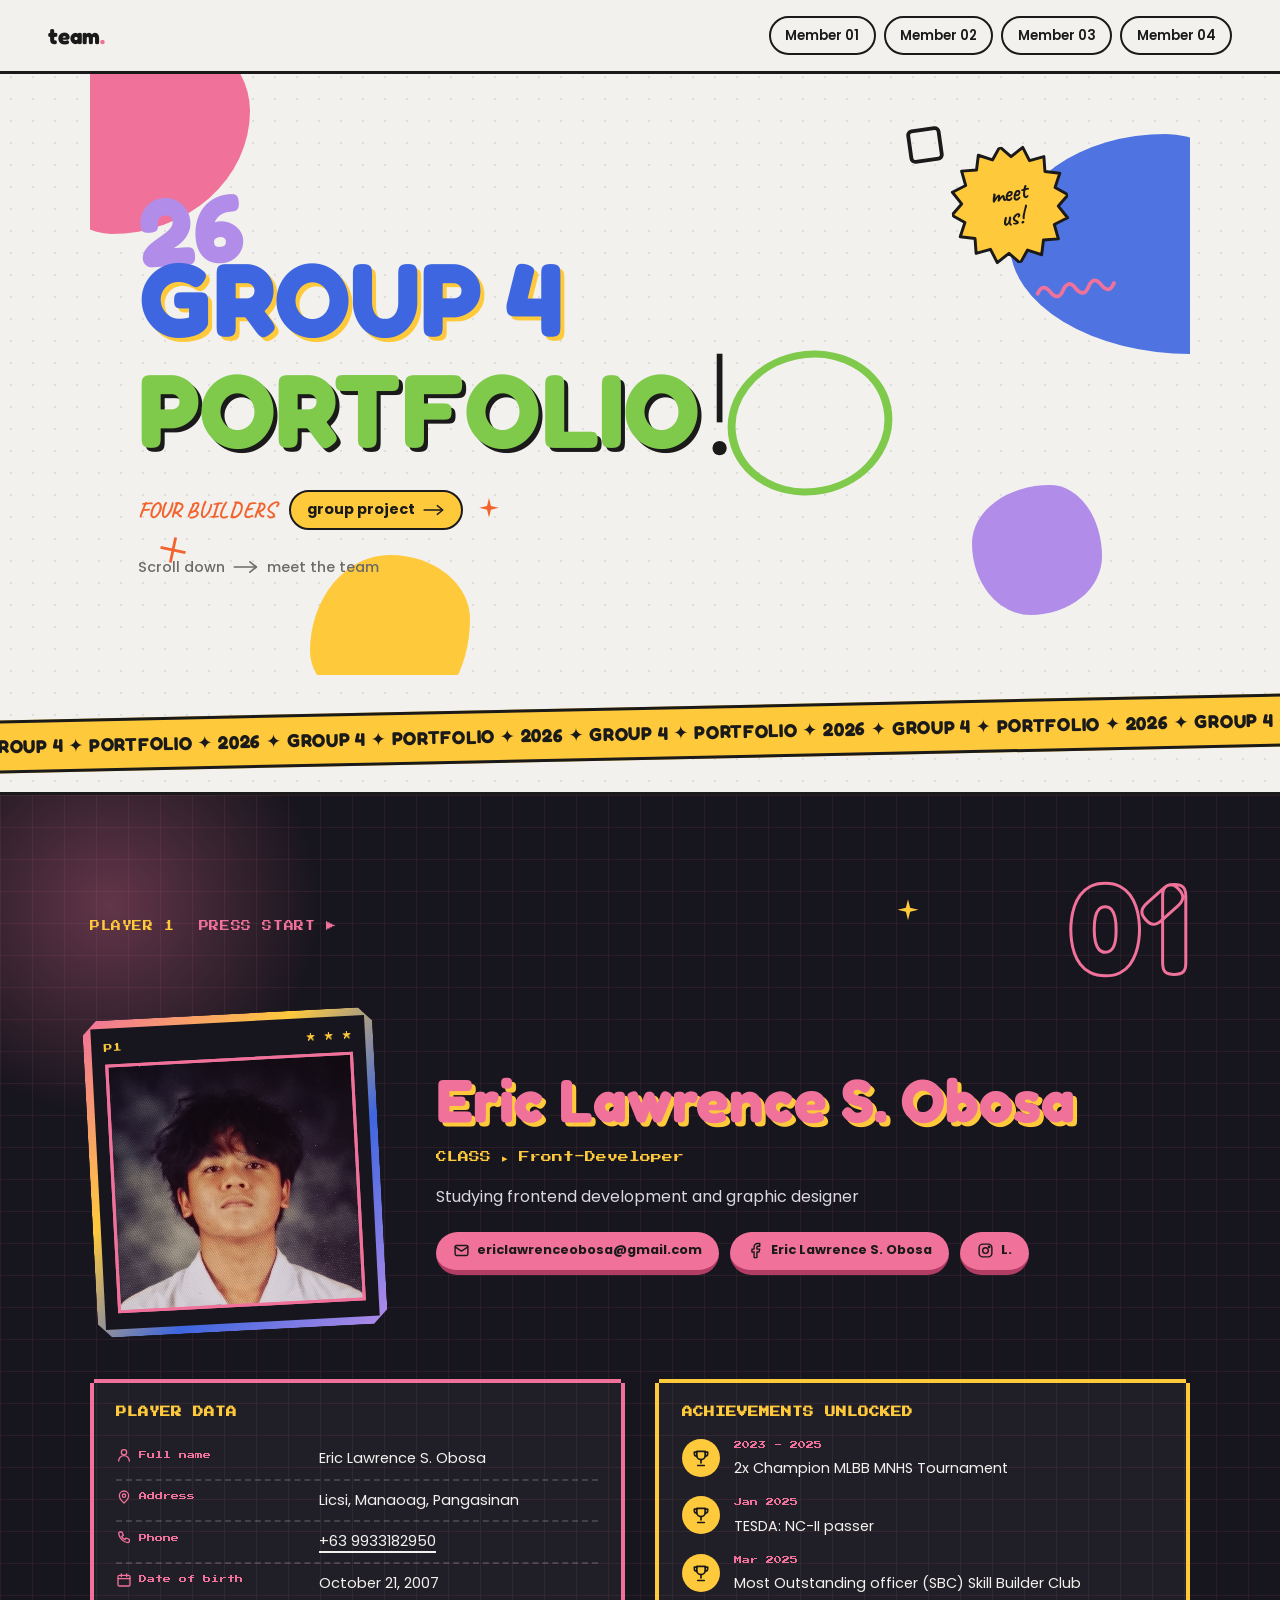
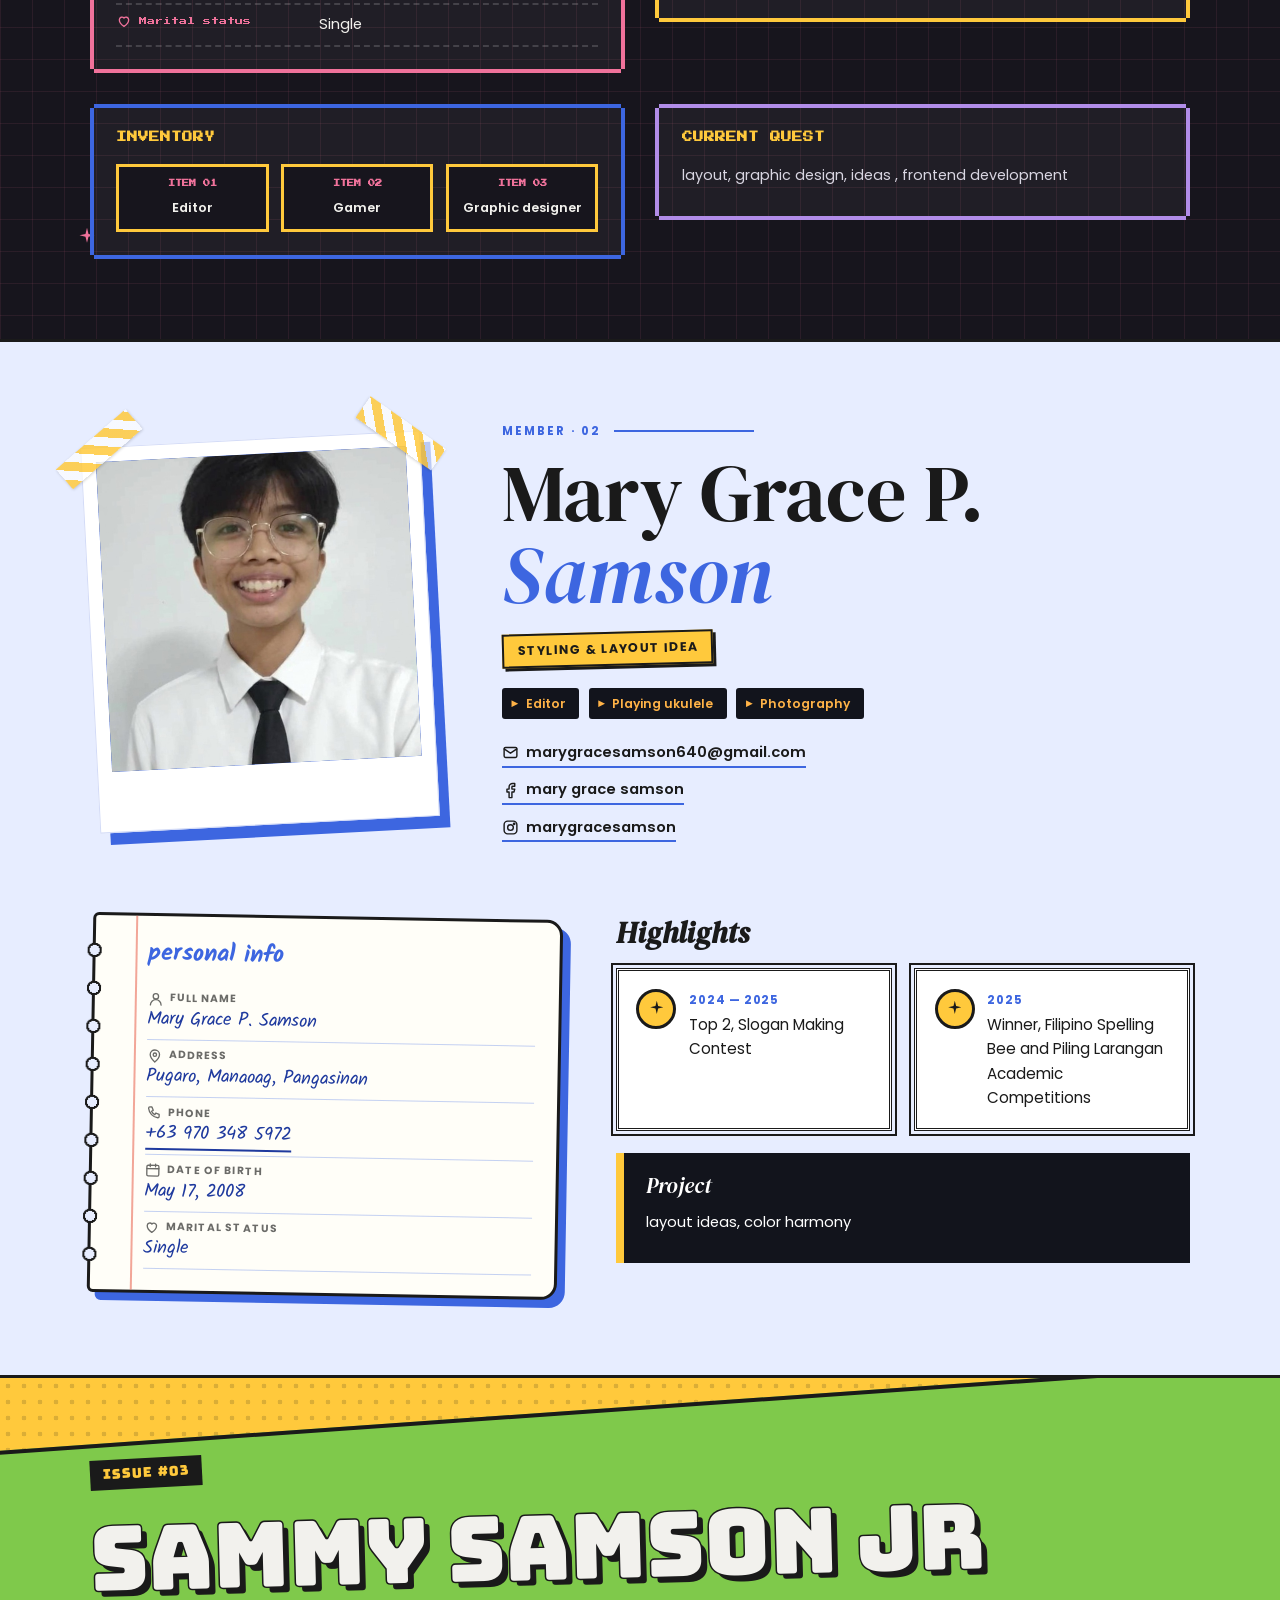
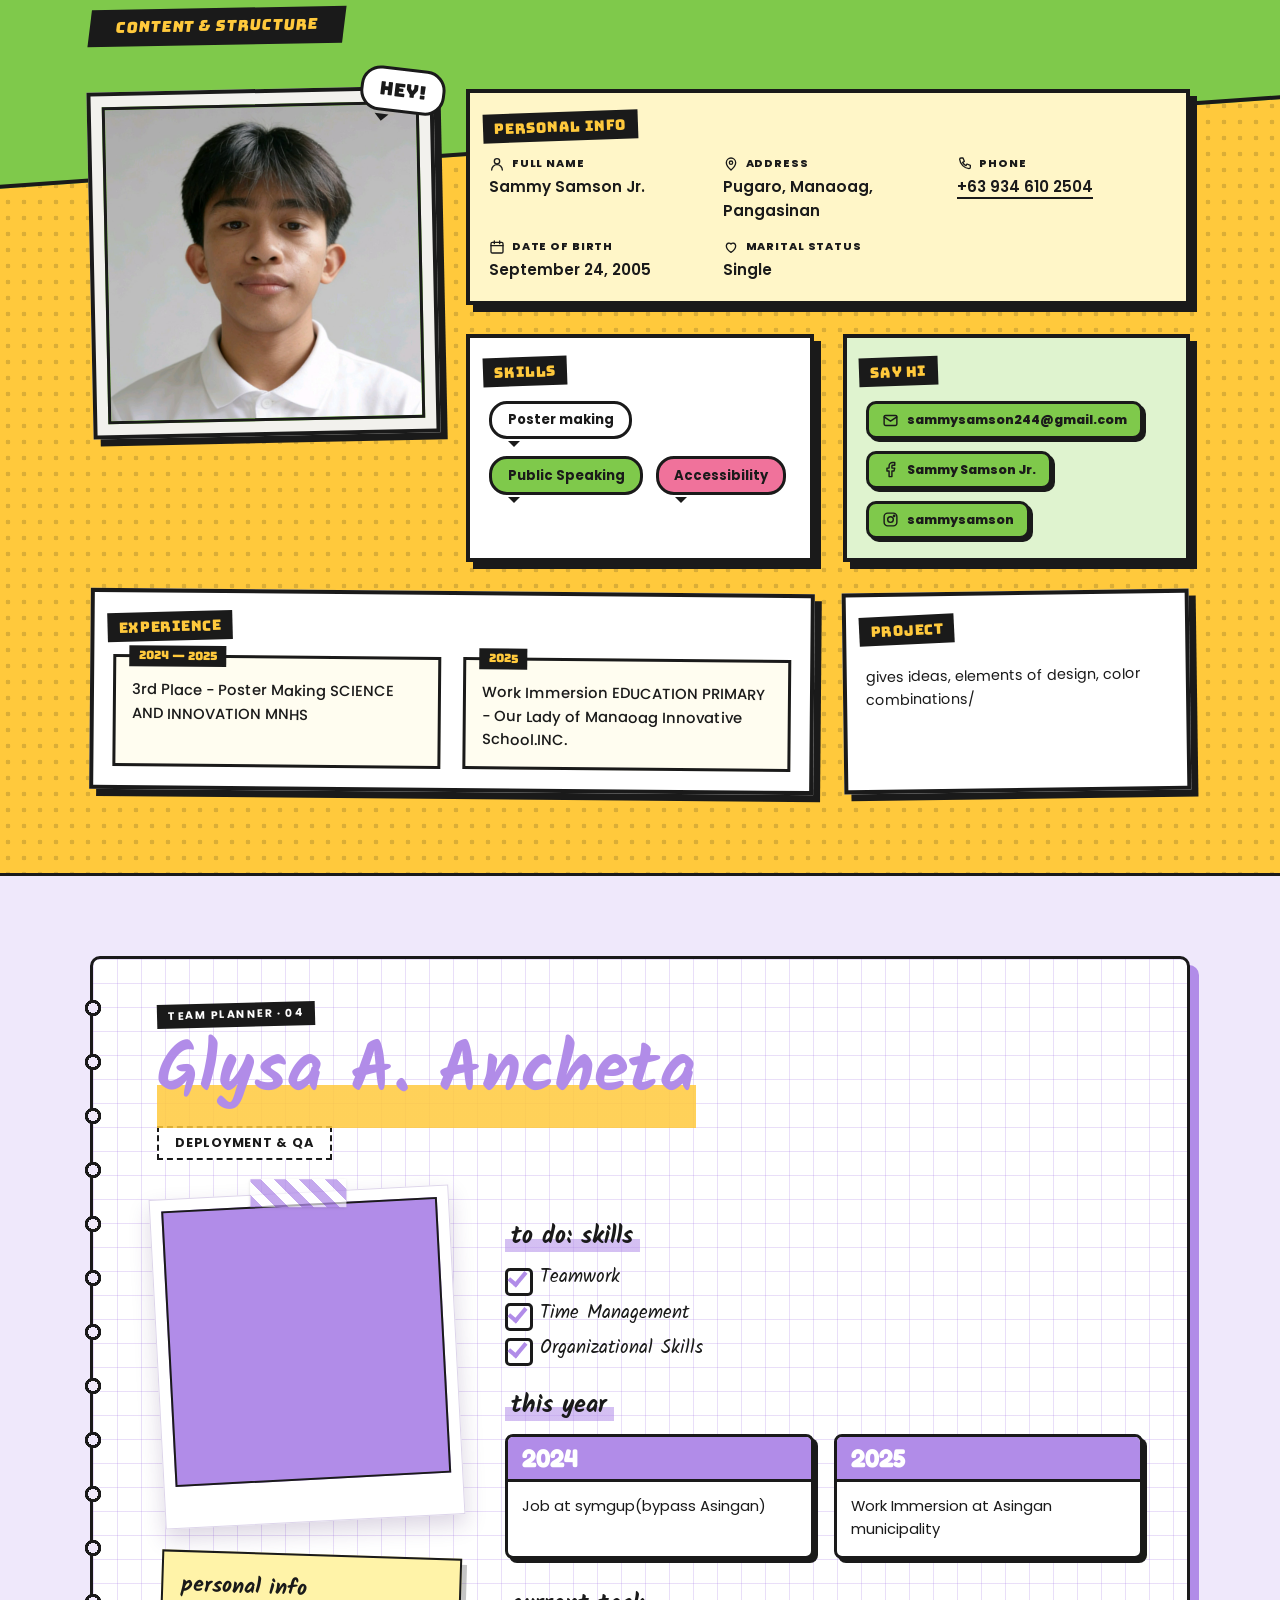
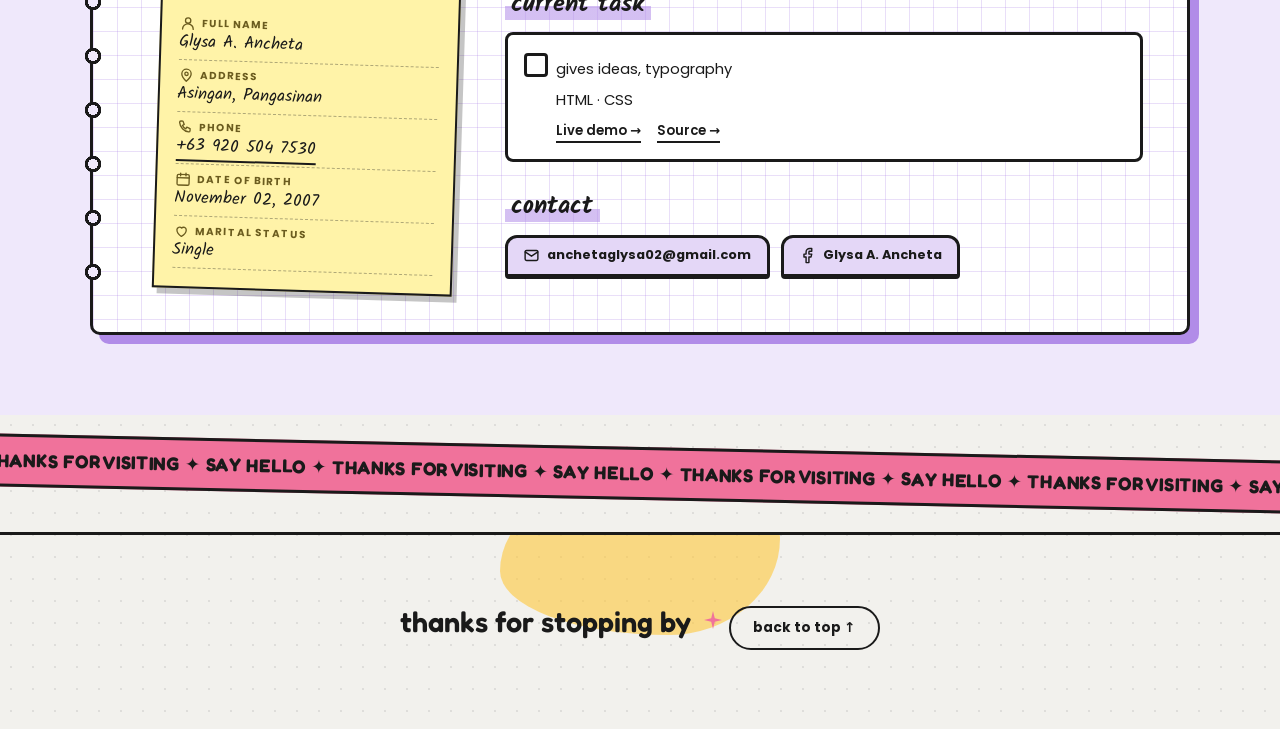
==== commit 2d8ce52c: "Update print statement from 'Hello' to 'Goodbye'" ====
--- a/index.html
+++ b/index.html
@@ -356,7 +356,7 @@
           </aside>
 
           <div class="glysa__main">
-            <p class="glysa__bio">Replace this with two or three sentences about this teammate — what they&#x27;re studying, what they focused on in this project, and what they&#x27;re into outside of it.</p>
+            <p class="glysa__bio"></p>
 
             <section class="glysa__block">
               <h3>to do: skills</h3>
--- a/stylereeeee.css
+++ b/stylereeeee.css
@@ -1392,4 +1392,4 @@
   transition: background 0.15s ease, color 0.15s ease;
 }
 
-.pill-link:hover { background: var(--ink); color: var(--paper); }+.pill-link:hover { background: var(--ink); color: var(--paper); }
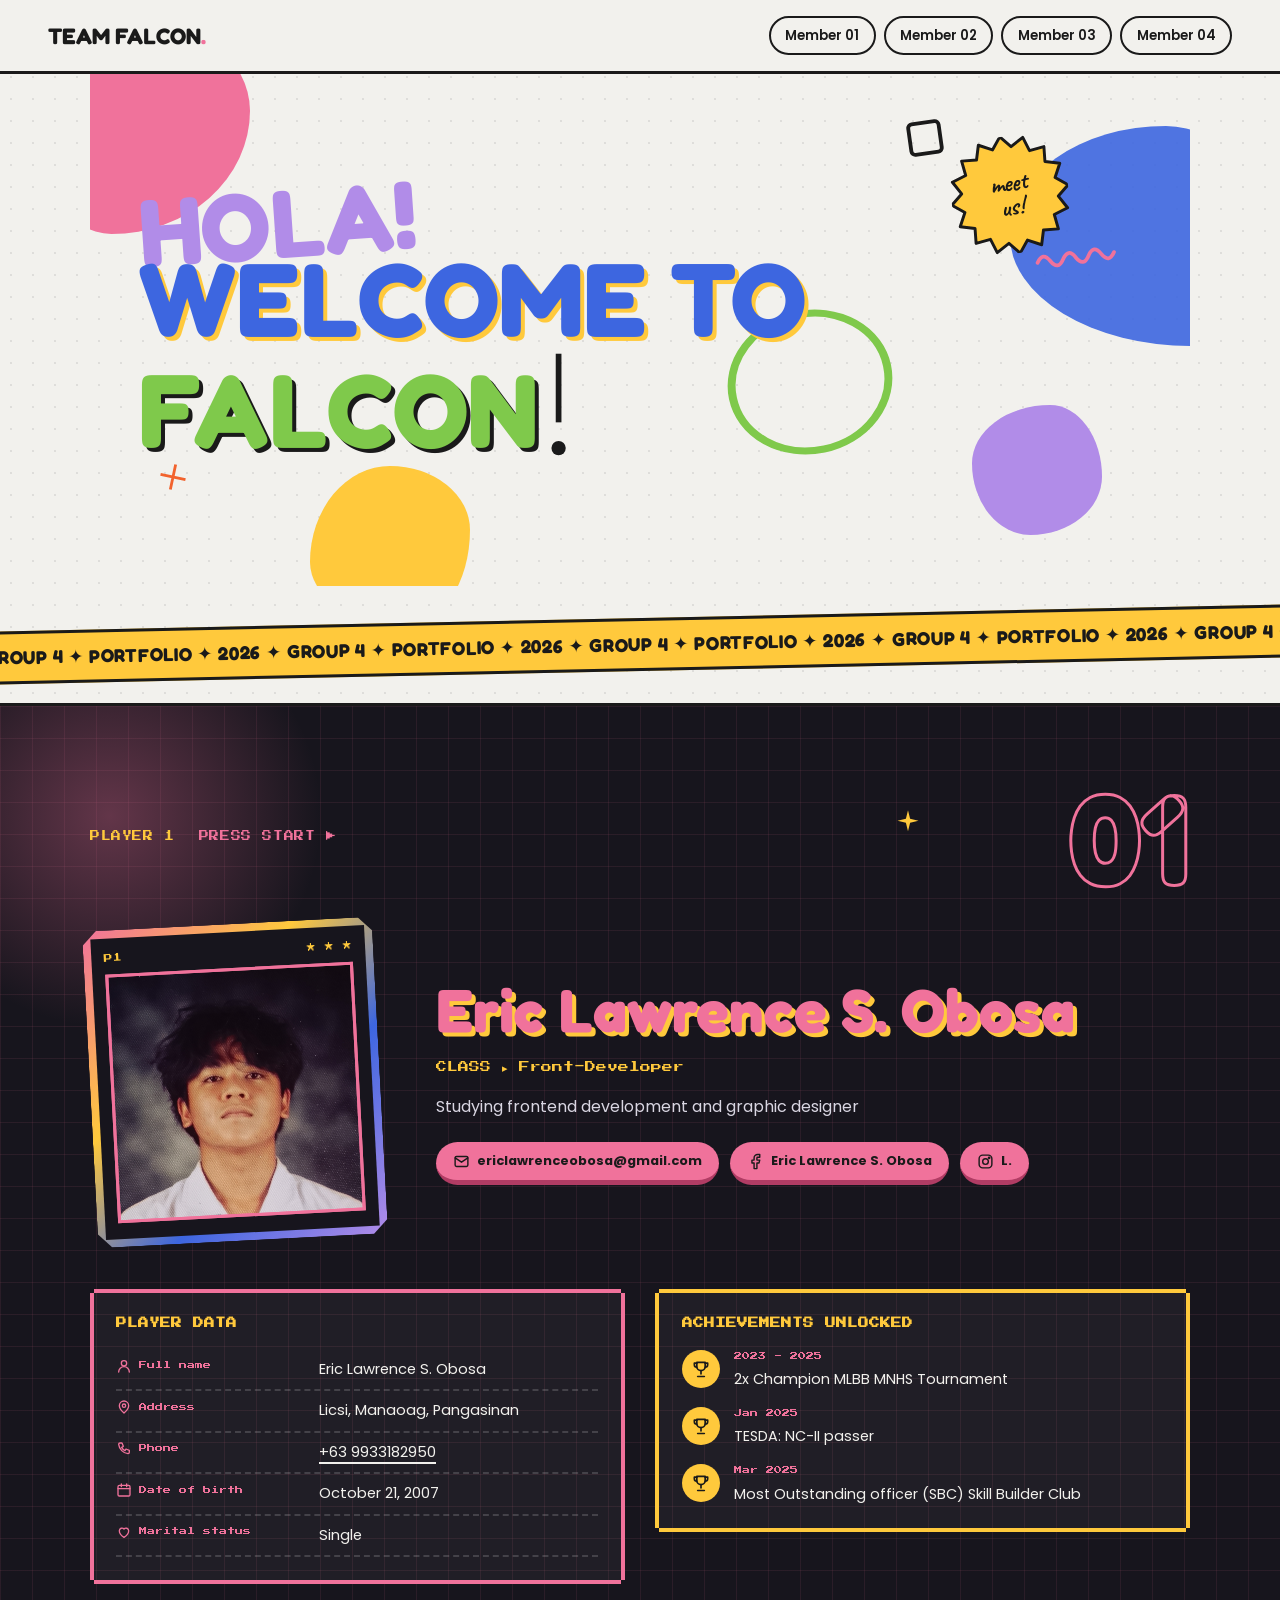
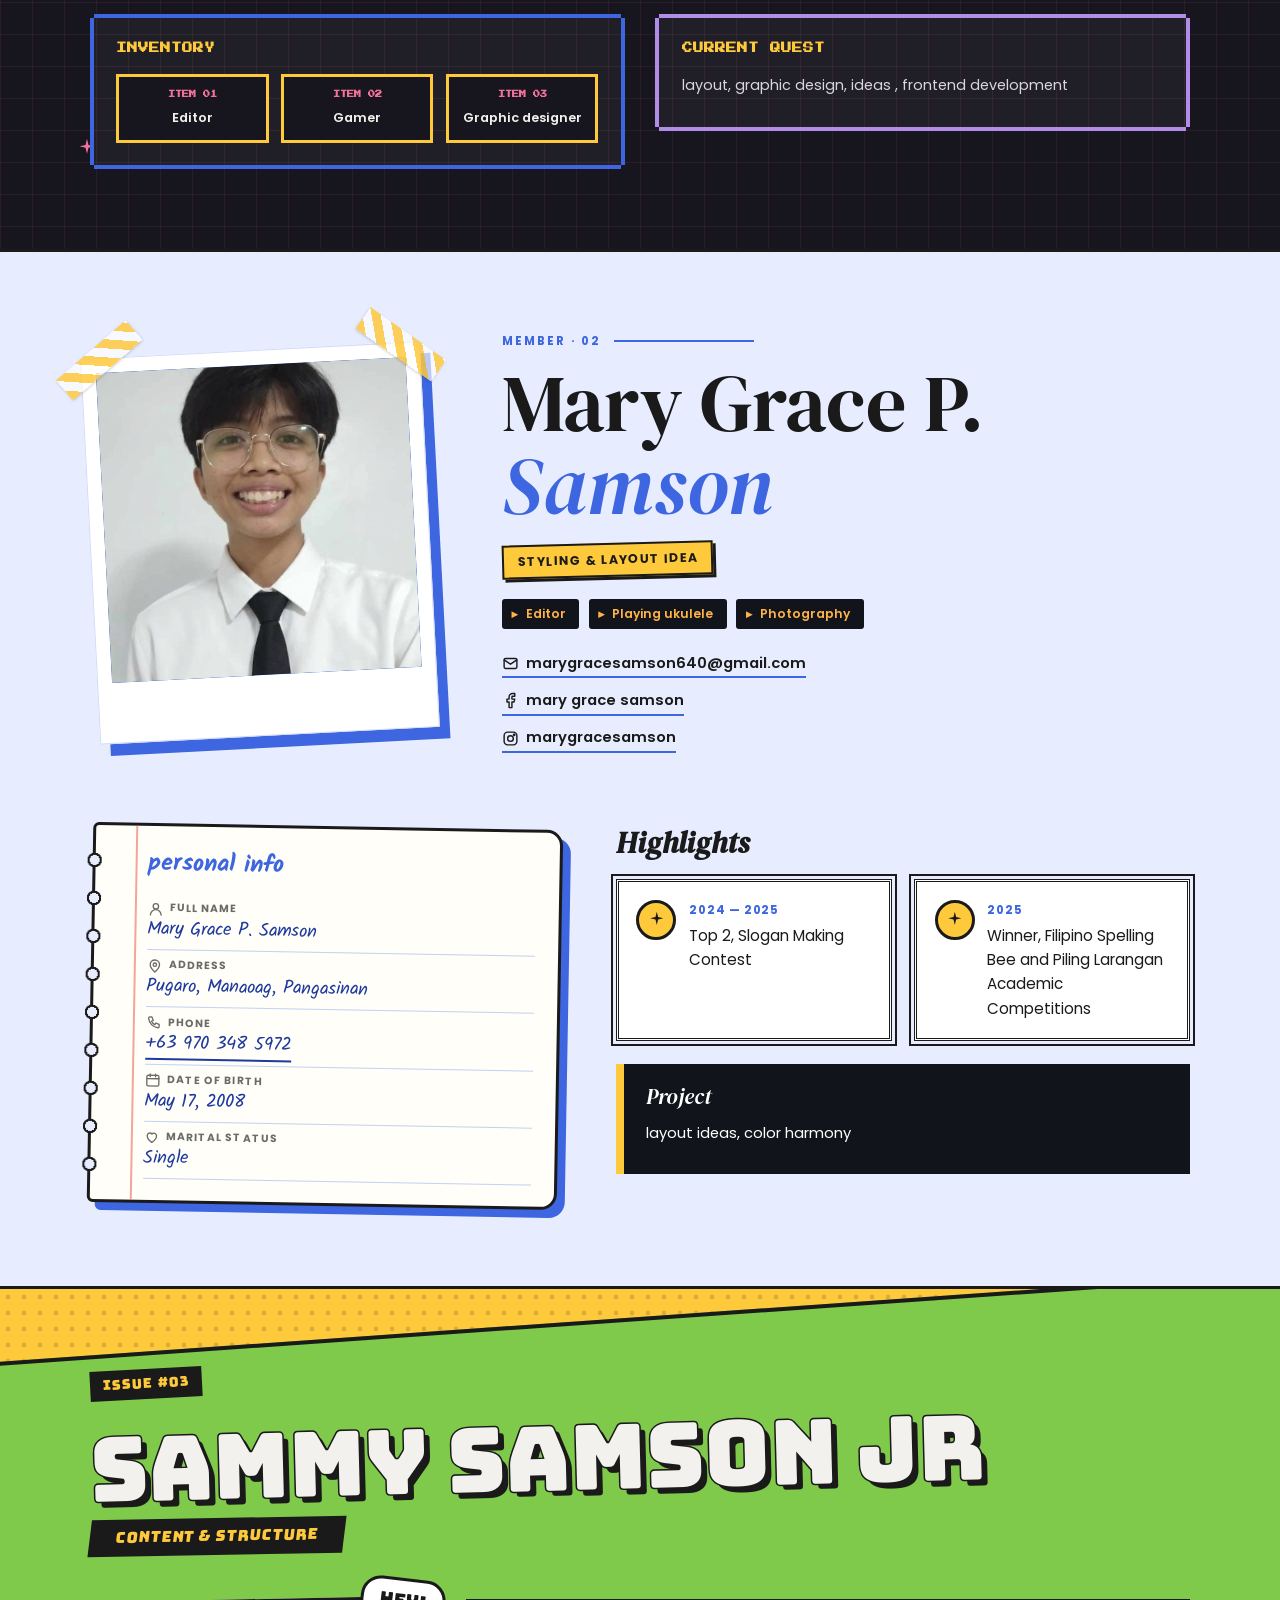
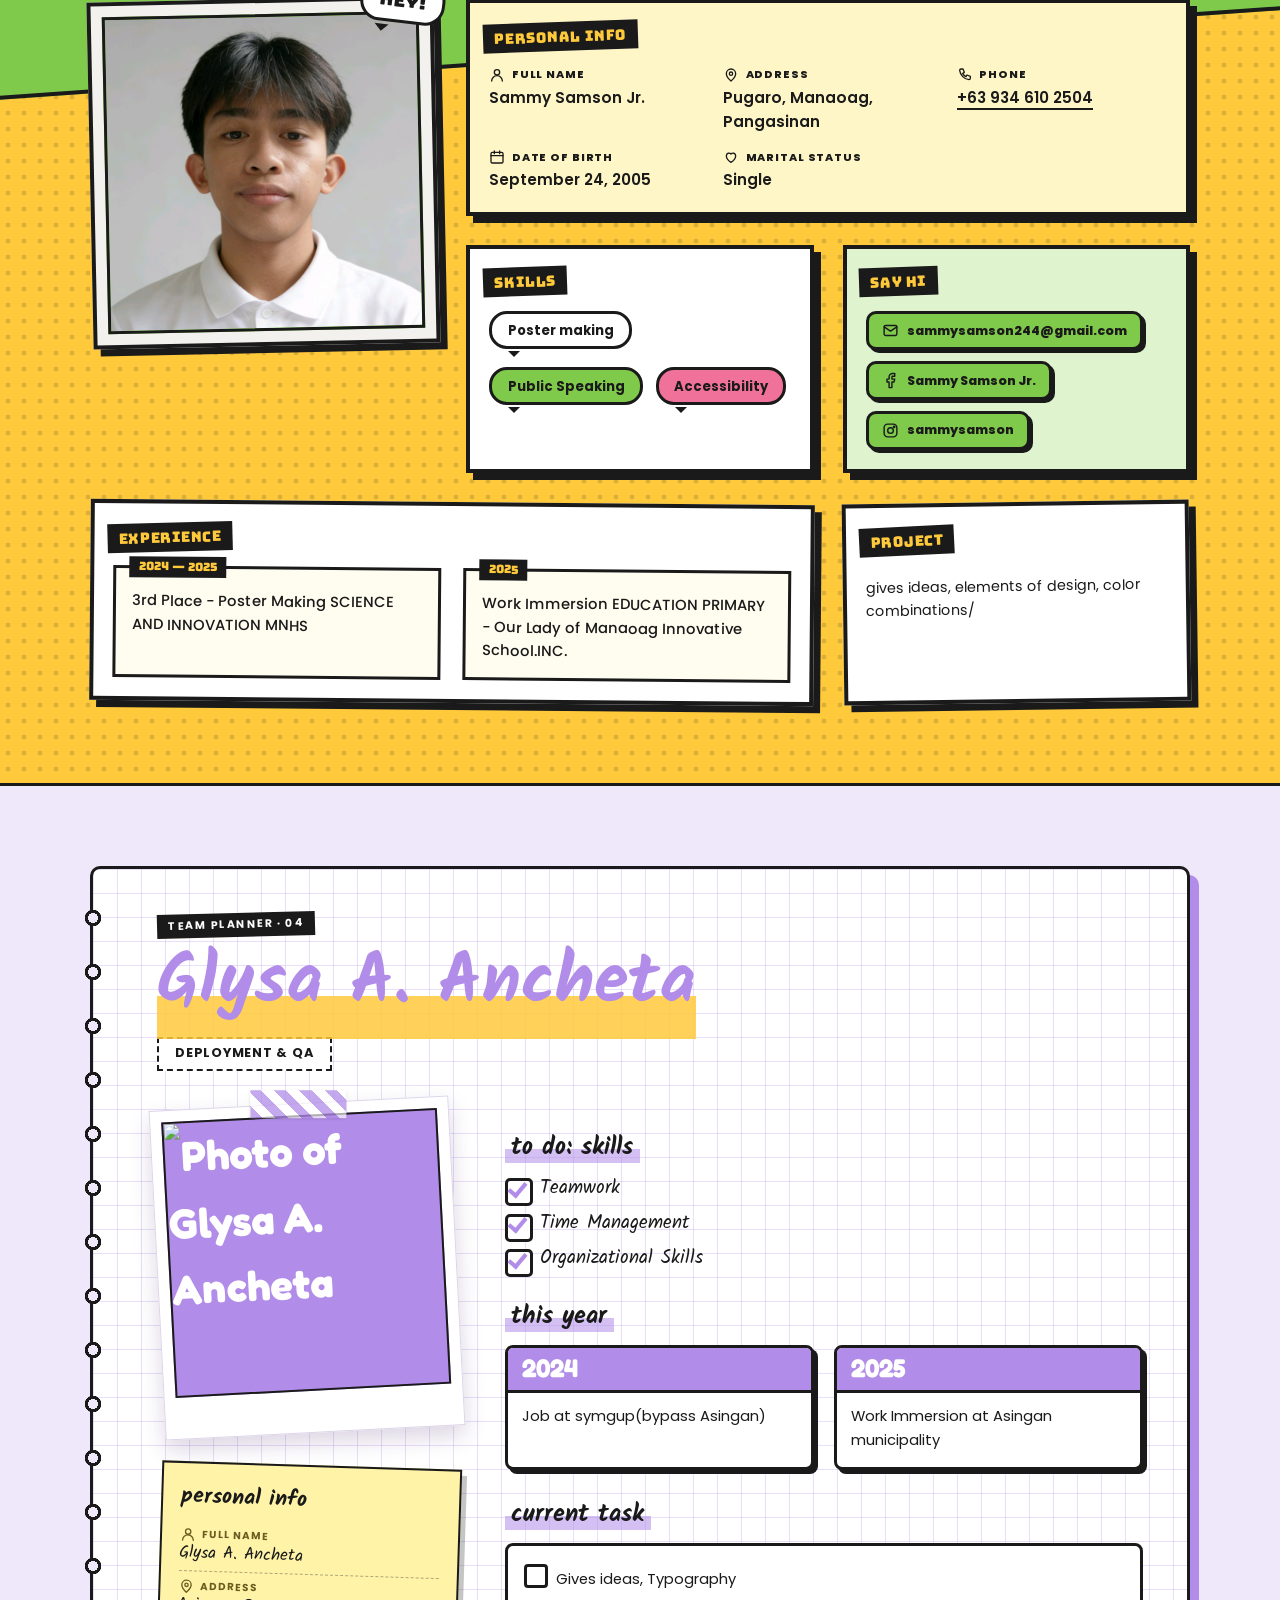
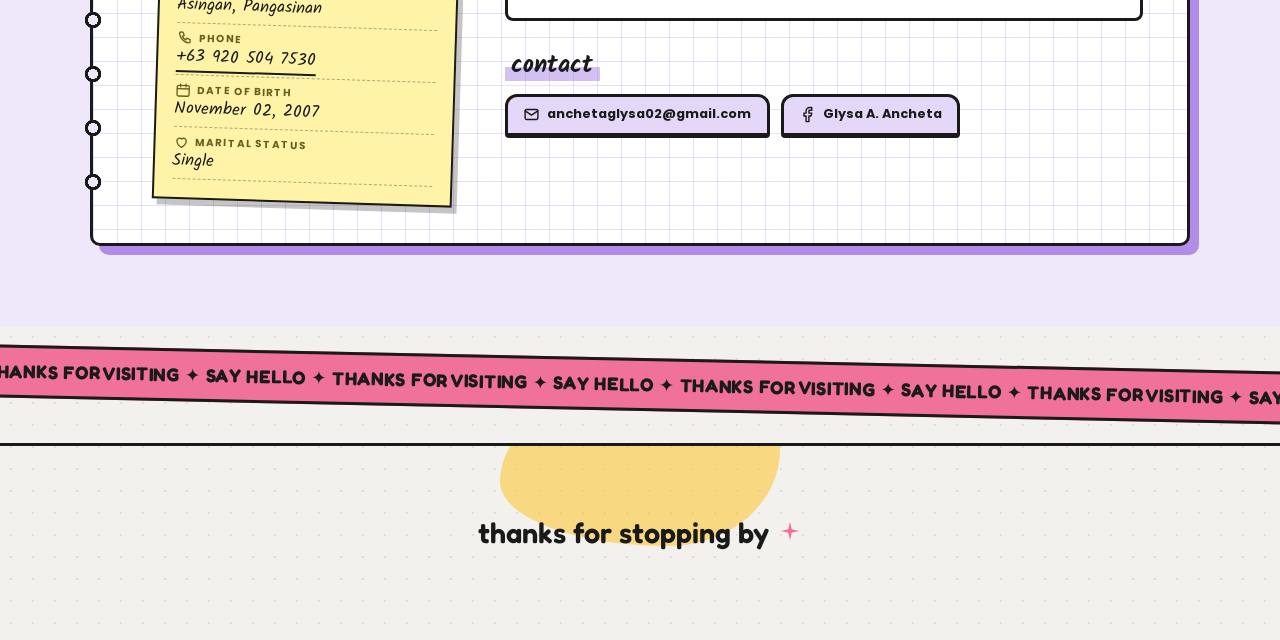
==== commit 878d0ae1: "Update index.html" ====
--- a/index.html
+++ b/index.html
@@ -3,7 +3,7 @@
 <head>
 <meta charset="UTF-8">
 <meta name="viewport" content="width=device-width, initial-scale=1.0">
-<title>Team Portfolio 2026</title>
+<title>Team FALCON4</title>
 <link rel="preconnect" href="https://fonts.googleapis.com">
 <link href="https://fonts.googleapis.com/css2?family=Fredoka:wght@500;600;700&family=Poppins:wght@400;500;600;700&family=Caveat:wght@600;700&family=Press+Start+2P&family=DM+Serif+Display:ital@0;1&family=Bungee&family=Kalam:wght@400;700&display=swap" rel="stylesheet">
 <link rel="stylesheet" href="stylereeeee.css"> <!-- explicitly tells the browser that the linked file is a CSS stylesheet that should be loaded and applied to the page.-->
@@ -73,7 +73,7 @@
 
 <!-- ============ NAV ============ -->
 <header id="top" class="site-header">
-  <a class="wordmark" href="#top">team<span class="wordmark__dot">.</span></a>
+  <a class="wordmark" href="#top">TEAM FALCON<span class="wordmark__dot">.</span></a>
   <nav class="nav" aria-label="Primary">
     <a href="#member-01">Member 01</a>
     <a href="#member-02">Member 02</a>
@@ -95,22 +95,12 @@
     <span class="doodle doodle--hero-3"><svg><use href="#icon-squiggle"></use></svg></span>
     <span class="burst burst--hero" aria-hidden="true"><svg><use href="#icon-burst"></use></svg><b>meet<br>us!</b></span>
 
-    <p class="year-badge">26</p>
+    <p class="year-badge">HOLA!</p>
 
     <h1 class="hero__title">
-      <span class="hero__title-line hero__title-line--a">GROUP 4</span>
-      <span class="hero__title-line hero__title-line--b">PORTFOLIO<svg class="hero__excl" viewBox="0 0 40 160" fill="none" stroke="currentColor" stroke-width="8"><path d="M20 8v96"></path><circle cx="20" cy="140" r="10" fill="currentColor" stroke="none"></circle></svg></span>
+      <span class="hero__title-line hero__title-line--a">WELCOME TO</span>
+      <span class="hero__title-line hero__title-line--b">FALCON<svg class="hero__excl" viewBox="0 0 40 160" fill="none" stroke="currentColor" stroke-width="8"><path d="M20 8v96"></path><circle cx="20" cy="140" r="10" fill="currentColor" stroke="none"></circle></svg></span>
     </h1>
-
-    <div class="hero__tagrow">
-      <span class="tag-label">FOUR BUILDERS</span>
-      <span class="tag-chip">group project <svg class="tag-chip__icon"><use href="#icon-arrow"></use></svg></span>
-      <svg class="spark spark--hero"><use href="#icon-spark"></use></svg>
-    </div>
-
-    <p class="hero__caption">
-      Scroll down <svg class="inline-arrow"><use href="#icon-arrow"></use></svg> meet the team
-    </p>
   </section>
 
   <!-- ============ TICKER STRIP (CSS-only animation) ============ -->
@@ -339,7 +329,7 @@
             <figure class="glysa__photo">
               <span class="glysa__tape" aria-hidden="true"></span>
               <div class="photo-frame">
-          <!-- <img class="photo-frame__img" src="GLYSA1BY1.jpg" alt="Photo of Glysa A. Ancheta"> -->
+          <img class="photo-frame__img" src="gggg.jpg" alt="Photo of Glysa A. Ancheta">
         </div>
             </figure>
 
@@ -377,7 +367,7 @@
 
             <section class="glysa__block">
               <h3>current task</h3>
-              <div class="project-card "><h4></h4><p>gives ideas, typography</p><p class="project-card__stack">HTML · CSS</p><div class="project-card__links"><a href="#">Live demo →</a><a href="#">Source →</a></div></div>
+              <div class="project-card "><h4></h4><p>Gives ideas, Typography</p><p class="project-card__stack"></p><div class="project-card__links"><a href="#"></a><a href="#"></a></div></div>
             </section>
 
             <section class="glysa__block">
@@ -406,7 +396,6 @@
 <footer class="site-footer">
   <span class="blob blob--footer" aria-hidden="true"></span>
   <p class="site-footer__title">thanks for stopping by<svg class="site-footer__spark"><use href="#icon-spark"></use></svg></p>
-  <a class="pill-link" href="#top">back to top ↑</a>
 </footer>
 
 </body>
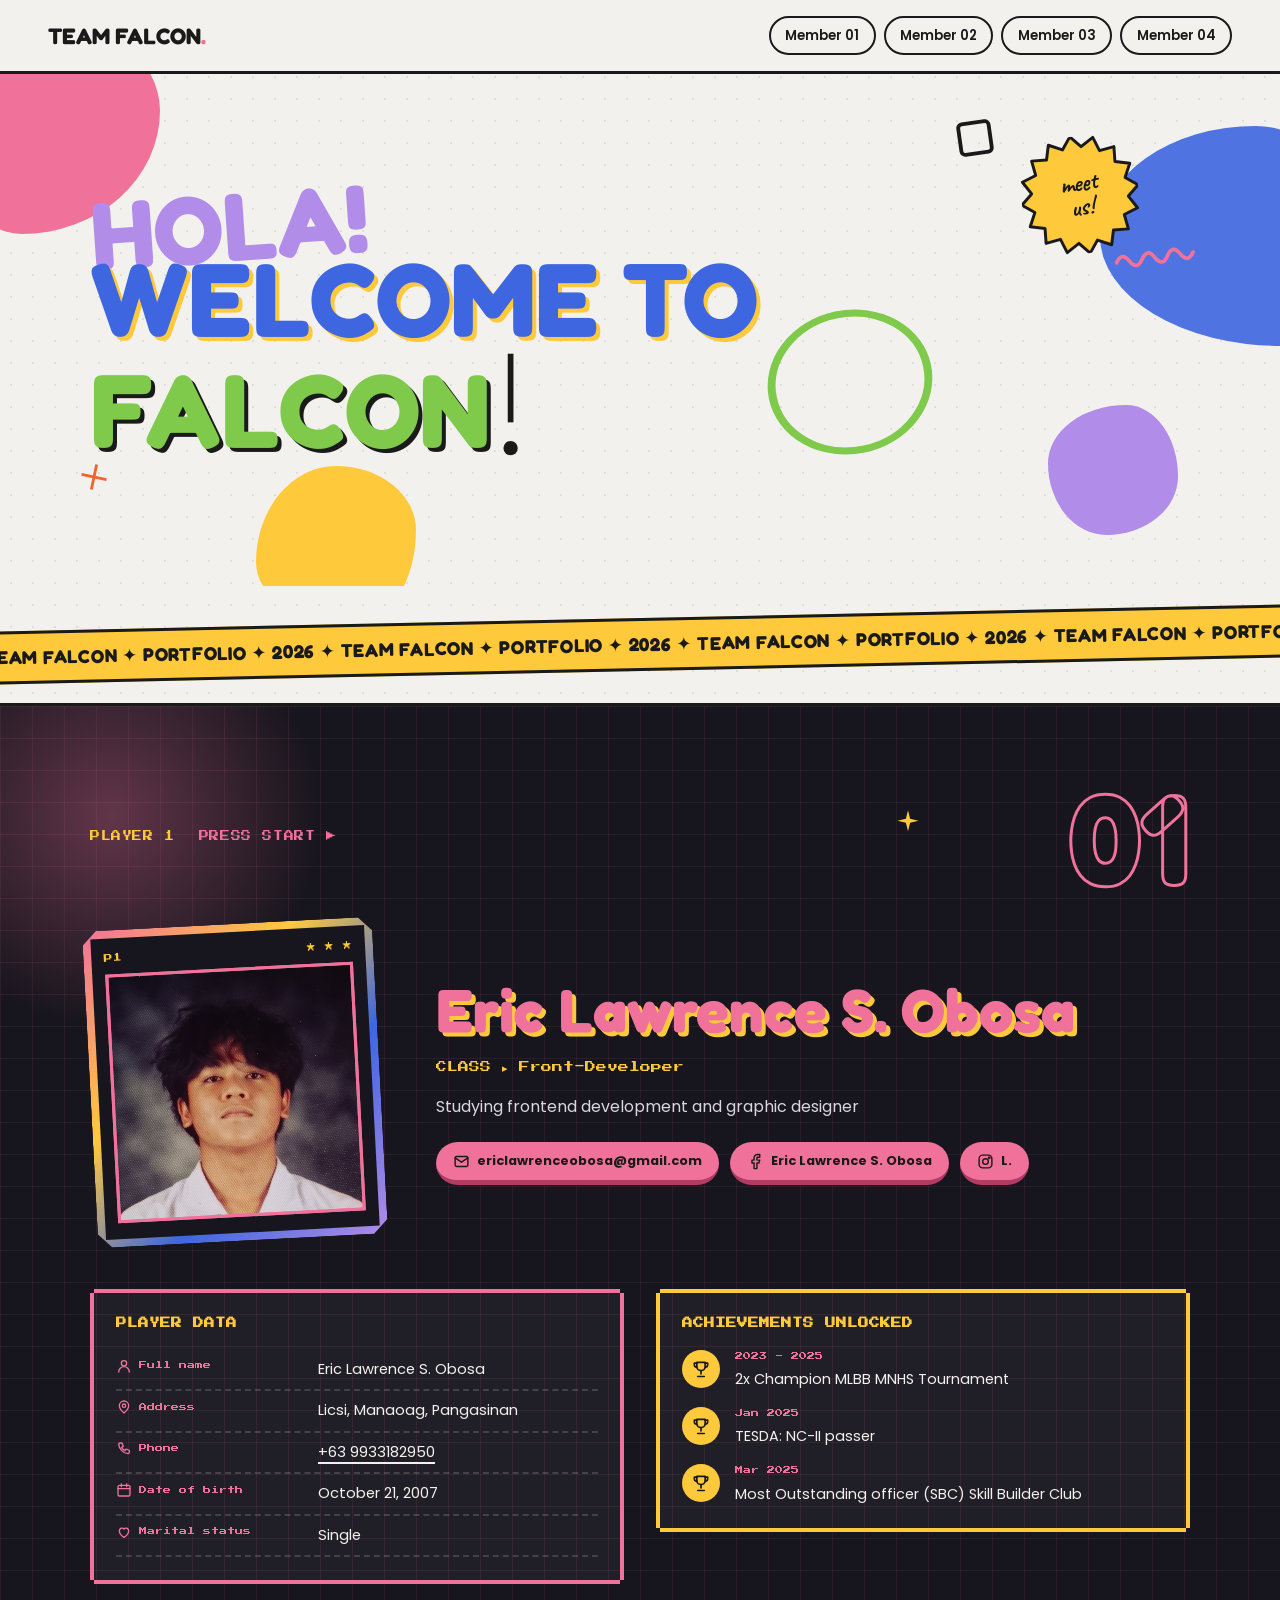
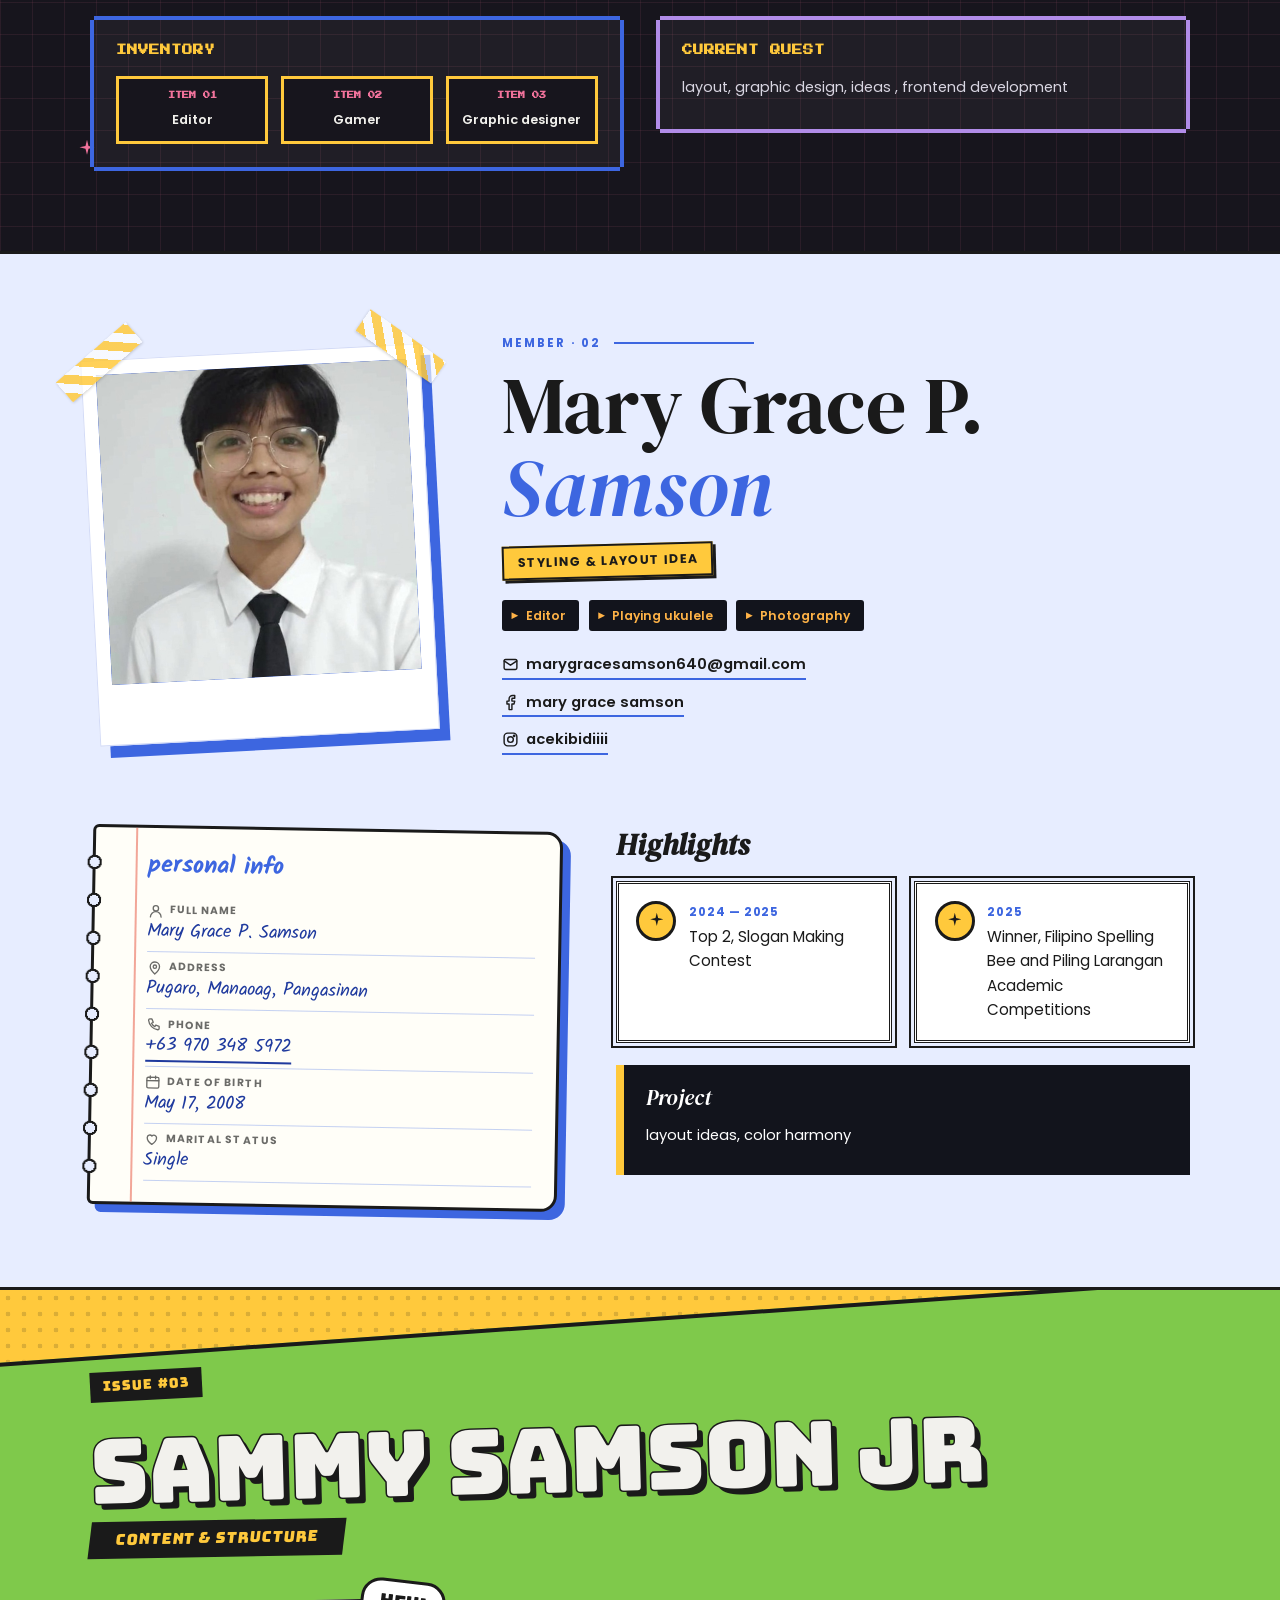
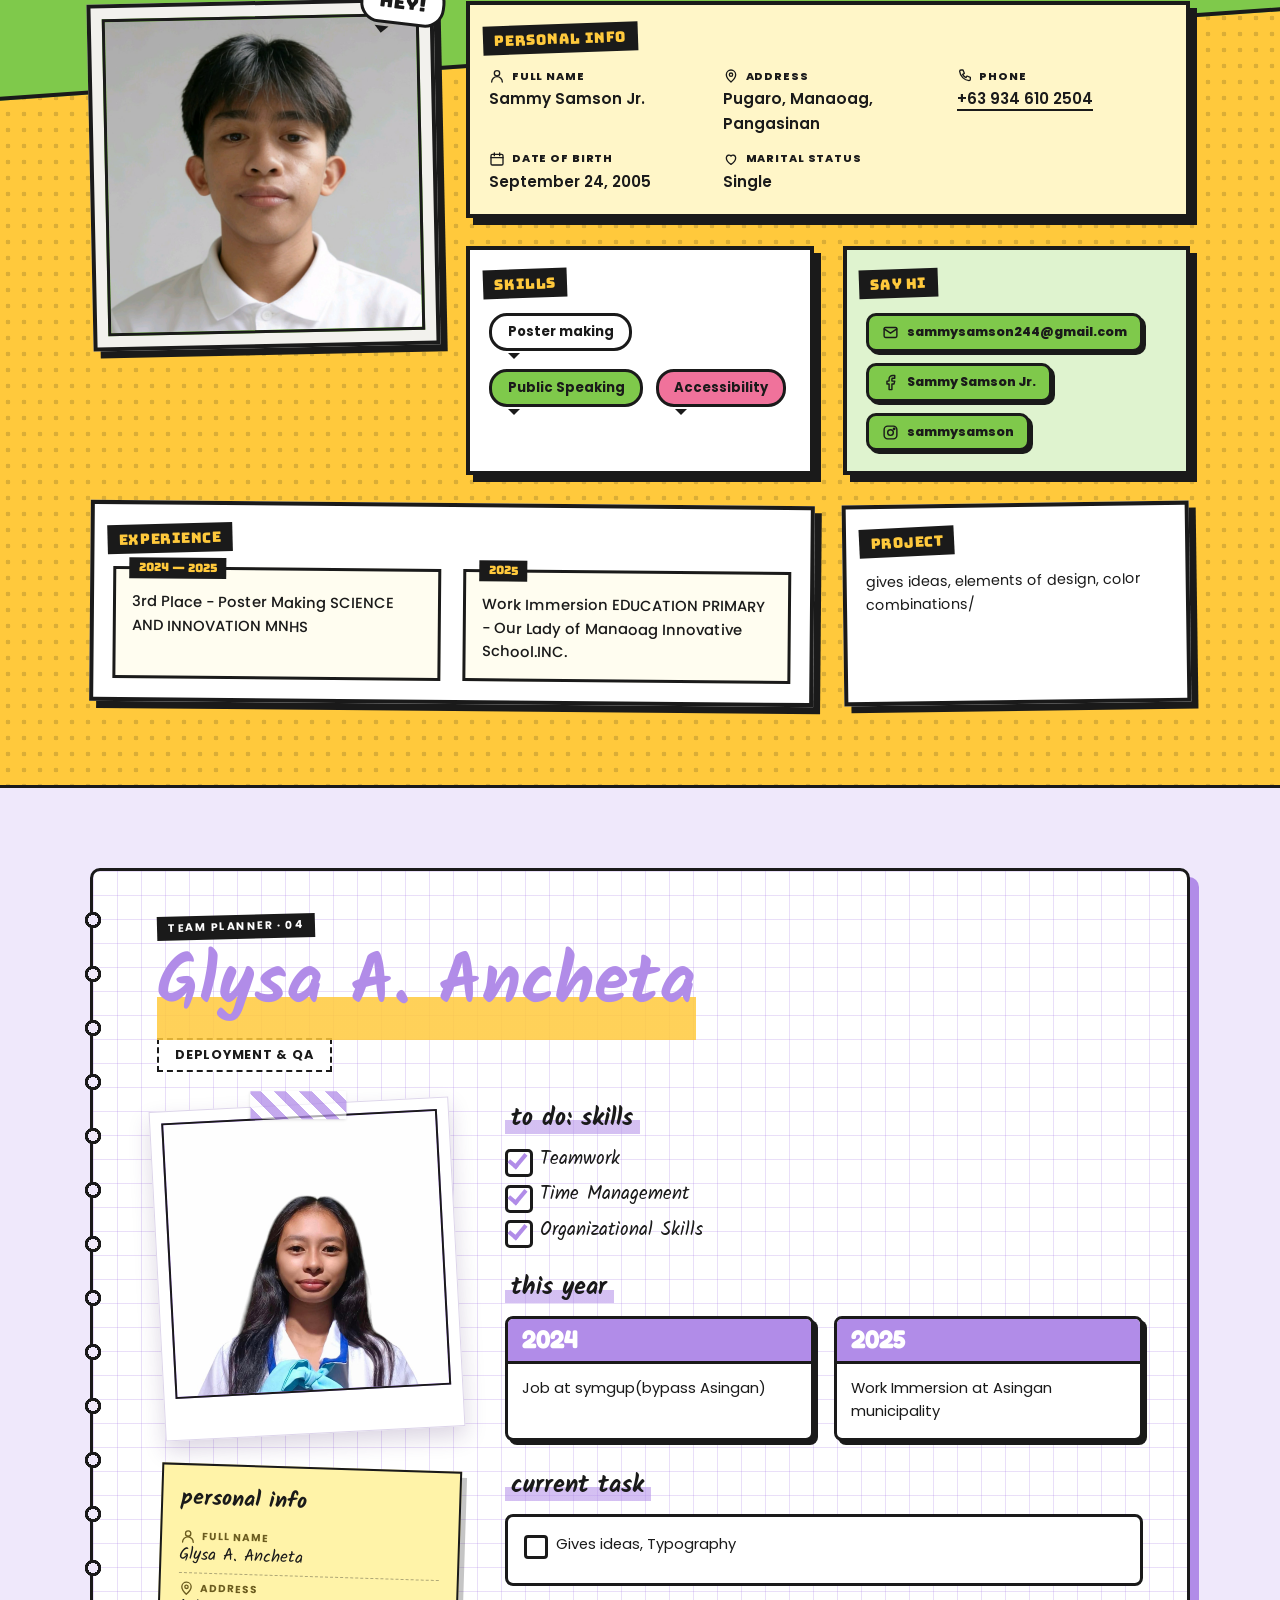
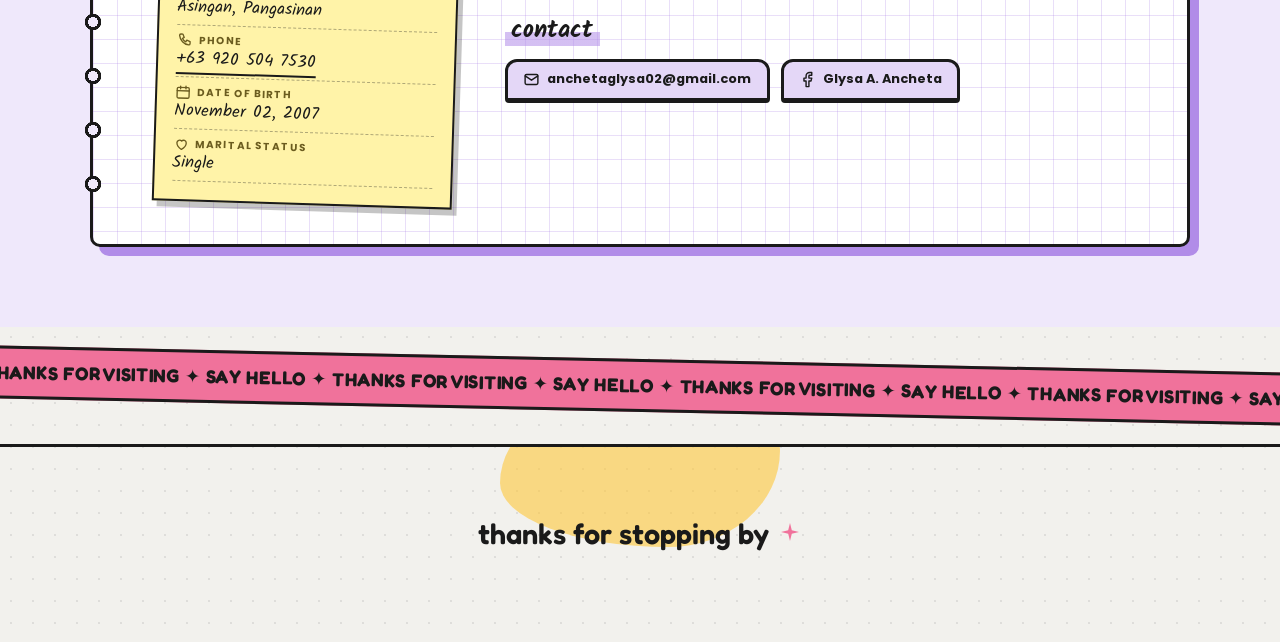
==== commit c6493ac6: "Update fmt.Println message from 'Hello' to 'Goodbye'" ====
--- a/index.html
+++ b/index.html
@@ -27,13 +27,6 @@
   <symbol id="icon-facebook" viewBox="0 0 24 24" fill="none" stroke="currentColor" stroke-width="2" stroke-linecap="round" stroke-linejoin="round">
     <path d="M18 2h-3a5 5 0 0 0-5 5v3H7v4h3v8h4v-8h3l1-4h-4V7a1 1 0 0 1 1-1h3z"></path>
   </symbol>
-  <symbol id="icon-linkedin" viewBox="0 0 24 24" fill="none" stroke="currentColor" stroke-width="2" stroke-linecap="round" stroke-linejoin="round">
-    <rect x="3" y="3" width="18" height="18" rx="3"></rect>
-    <line x1="7" y1="10" x2="7" y2="17"></line>
-    <circle cx="7" cy="6.5" r="1"></circle>
-    <path d="M11 17v-4.5a2.5 2.5 0 0 1 5 0V17"></path>
-    <line x1="11" y1="10" x2="11" y2="17"></line>
-  </symbol>
   <symbol id="icon-user" viewBox="0 0 24 24" fill="none" stroke="currentColor" stroke-width="2" stroke-linecap="round" stroke-linejoin="round">
     <circle cx="12" cy="8" r="4"></circle>
     <path d="M4 21a8 8 0 0 1 16 0"></path>
@@ -59,10 +52,6 @@
   </symbol>
   <symbol id="icon-squiggle" viewBox="0 0 84 16" fill="none" stroke="currentColor" stroke-width="3.5" stroke-linecap="round">
     <path d="M3 8q6-10 12 0t12 0 12 0 12 0 12 0 12 0"></path>
-  </symbol>
-  <symbol id="icon-arrow" viewBox="0 0 40 24" fill="none" stroke="currentColor" stroke-width="2.5" stroke-linecap="round" stroke-linejoin="round">
-    <path d="M2 12h32"></path>
-    <path d="M26 4l10 8-10 8"></path>
   </symbol>
   <symbol id="icon-trophy" viewBox="0 0 24 24" fill="none" stroke="currentColor" stroke-width="2" stroke-linecap="round" stroke-linejoin="round">
     <path d="M7 4h10v5a5 5 0 0 1-10 0V4z"></path>
@@ -106,8 +95,8 @@
   <!-- ============ TICKER STRIP (CSS-only animation) ============ -->
   <div class="ticker" aria-hidden="true">
     <div class="ticker__track">
-      <span>GROUP 4 ✦ PORTFOLIO ✦ 2026 ✦ GROUP 4 ✦ PORTFOLIO ✦ 2026 ✦ GROUP 4 ✦ PORTFOLIO ✦ 2026 ✦ GROUP 4 ✦ PORTFOLIO ✦ 2026 ✦ GROUP 4 ✦ PORTFOLIO ✦ 2026 ✦ GROUP 4 ✦ PORTFOLIO ✦ 2026 ✦&nbsp;</span>
-      <span>GROUP 4 ✦ PORTFOLIO ✦ 2026 ✦ GROUP 4 ✦ PORTFOLIO ✦ 2026 ✦ GROUP 4 ✦ PORTFOLIO ✦ 2026 ✦ GROUP 4 ✦ PORTFOLIO ✦ 2026 ✦ GROUP 4 ✦ PORTFOLIO ✦ 2026 ✦ GROUP 4 ✦ PORTFOLIO ✦ 2026 ✦&nbsp;</span>
+      <span>TEAM FALCON ✦ PORTFOLIO ✦ 2026 ✦ TEAM FALCON ✦ PORTFOLIO ✦ 2026 ✦ TEAM FALCON ✦ PORTFOLIO ✦ 2026 ✦ TEAM FALCON ✦ PORTFOLIO ✦ 2026 ✦ TEAM FALCON ✦ PORTFOLIO ✦ 2026 ✦ TEAM FALCON ✦ PORTFOLIO ✦ 2026 ✦&nbsp;</span>
+      <span>TEAM FALCON ✦ PORTFOLIO ✦ 2026 ✦ TEAM FALCON ✦ PORTFOLIO ✦ 2026 ✦ TEAM FALCON ✦ PORTFOLIO ✦ 2026 ✦ TEAM FALCON ✦ PORTFOLIO ✦ 2026 ✦ TEAM FALCON ✦ PORTFOLIO ✦ 2026 ✦ TEAM FALCON ✦ PORTFOLIO ✦ 2026 ✦&nbsp;</span>
     </div>
   </div>
 
@@ -180,7 +169,7 @@
 
         <section class="eric__panel eric__panel--quest">
           <h3>CURRENT QUEST</h3>
-          <div class="project-card "><h4></h4><p>layout, graphic design, ideas , frontend development</p></div>
+          <div class="project-card "><p>layout, graphic design, ideas , frontend development</p></div>
         </section>
       </div>
 
@@ -204,7 +193,6 @@
           <p class="mary__eyebrow">Member · 02</p>
           <h2 id="name-02" class="mary__name">Mary Grace P. <em>Samson</em></h2>
           <p class="mary__role">Styling &amp; Layout idea</p>
-          <p class="mary__bio"></p>
           <ul class="mary__tags" aria-label="Skills">
 <li>Editor</li>
 <li>Playing ukulele</li>
@@ -213,7 +201,7 @@
           <ul class="contact-row">
           <li><a href="mailto:marygracesamson640@gmail.com"><svg><use href="#icon-mail"></use></svg>marygracesamson640@gmail.com</a></li>
           <li><a href="https://www.facebook.com/acekibidiii#" target="_blank" rel="noopener noreferrer"><svg><use href="#icon-facebook"></use></svg>mary grace samson</a></li>
-          <li><a href="https://www.instagram.com/YOUR_USERNAME/" target="_blank" rel="noopener noreferrer"><svg><use href="#icon-instagram"></use></svg>marygracesamson</a></li>
+          <li><a href="https://www.instagram.com/acekibidiiii" target="_blank" rel="noopener noreferrer"><svg><use href="#icon-instagram"></use></svg>acekibidiiii</a></li>
         </ul>
         </div>
       </div>
@@ -238,7 +226,7 @@
           </ul>
           <div class="mary__project">
             <p class="mary__heading mary__heading--light">Project</p>
-            <div class="project-card "><h4></h4><p>layout ideas, color harmony </p></div>
+            <div class="project-card "><p>layout ideas, color harmony </p></div>
           </div>
         </div>
       </div>
@@ -305,7 +293,7 @@
 
         <section class="sammy__panel sammy__panel--project">
           <h3>Project</h3>
-          <div class="project-card "><h4></h4><p>gives ideas, elements of design, color combinations/</p></div>
+          <div class="project-card "><p>gives ideas, elements of design, color combinations/</p></div>
         </section>
 
       </div>
@@ -346,8 +334,6 @@
           </aside>
 
           <div class="glysa__main">
-            <p class="glysa__bio"></p>
-
             <section class="glysa__block">
               <h3>to do: skills</h3>
               <ul class="glysa__checklist">
@@ -367,7 +353,7 @@
 
             <section class="glysa__block">
               <h3>current task</h3>
-              <div class="project-card "><h4></h4><p>Gives ideas, Typography</p><p class="project-card__stack"></p><div class="project-card__links"><a href="#"></a><a href="#"></a></div></div>
+              <div class="project-card "><p>Gives ideas, Typography</p><p class="project-card__stack"></p><div class="project-card__links"><a href="#"></a><a href="#"></a></div></div>
             </section>
 
             <section class="glysa__block">
--- a/stylereeeee.css
+++ b/stylereeeee.css
@@ -1,19 +1,19 @@
 /* =====================================================
    DESIGN TOKENS — playful scrapbook / collage style
    ===================================================== */
-:root {
+:root { /*the whole page”, so variables defined here work everywhere.*/
   --paper:   #F2F1ED;
   --ink:     #1A1A1A;
   --muted:   #6B6B68;
 
-  --pink:    #F0729B;
+  --pink:    #F0729B; /*is a hex color: red, green and blue in pairs of digits.*/
   --blue:    #3D66E0;
   --green:   #7FC94B;
   --yellow:  #FFC93C;
   --purple:  #B18CE8;
   --orange:  #F2632E;
 
-  --font-display: 'Fredoka', system-ui, sans-serif;
+  --font-display: 'Fredoka', system-ui, sans-serif; /* is a font stack*/
   --font-body:    'Poppins', system-ui, sans-serif;
   --font-hand:    'Caveat', cursive;
   --font-arcade:  'Press Start 2P', monospace;
@@ -35,7 +35,7 @@
 body {
   margin: 0;
   background-color: var(--paper);
-  background-image: radial-gradient(rgba(26, 26, 26, 0.09) 1.3px, transparent 1.4px);
+  background-image: radial-gradient(rgba(26, 26, 26, 0.09) 1.3px, transparent 1.4px); /*px  fixed pixels (borders, shadows)*/
   background-size: 22px 22px;
   color: var(--ink);
   font-family: var(--font-body);
@@ -128,14 +128,13 @@
 .doodle svg { width: 100%; height: 100%; display: block; }
 
 /* =====================================================
-   HERO
+   HERO first line
    ===================================================== */
 .hero {
   position: relative;
   overflow: hidden;
-  max-width: var(--max-width);
-  margin: 0 auto;
-  padding: clamp(3rem, 8vw, 5rem) var(--gutter) clamp(4rem, 8vw, 6rem);
+  padding-block: clamp(3rem, 8vw, 5rem) clamp(4rem, 8vw, 6rem);
+  padding-inline: max(var(--gutter), calc((100% - var(--max-width)) / 2));
 }
 
 .blob--hero-1 {
@@ -204,57 +203,6 @@
   color: var(--ink);
   margin-left: 0.05em;
 }
-
-.hero__tagrow { /* bg*/
-  position: relative;
-  z-index: 2;
-  display: flex;
-  align-items: center;
-  gap: 0.85rem;
-  flex-wrap: wrap;
-  margin-bottom: 1.5rem;
-}
-
-.tag-label { /* 4 project test*/
-  font-family: var(--font-hand);
-  font-weight: 700;
-  font-size: 1.4rem;
-  color: var(--orange);
-}
-
-.tag-chip { /* group project text  */
-  display: inline-flex;
-  align-items: center;
-  gap: 0.5rem;
-  background: var(--yellow);
-  border: 2.5px solid var(--ink);
-  border-radius: 999px;
-  padding: 0.4rem 1rem;
-  font-family: var(--font-body);
-  font-weight: 700;
-  font-size: 0.9rem;
-}
-
-.tag-chip__icon { width: 22px; height: 14px; color: var(--ink); }
-
-.spark { width: 26px; height: 26px; color: var(--pink); }
-.spark--hero { color: var(--orange); }
-
-.hero__caption {
-  position: relative;
-  z-index: 2;
-  display: inline-flex;
-  align-items: center;
-  gap: 0.5rem;
-  font-family: var(--font-body);
-  font-weight: 500;
-  font-size: 0.9rem;
-  color: var(--muted);
-}
-
-.inline-arrow { width: 26px; height: 16px; color: var(--muted); }
-
-
 /* =====================================================
    SHARED PIECES (hero stickers, ticker strips)
    ===================================================== */
@@ -340,7 +288,6 @@
    MEMBER SECTIONS — shared building blocks
    Each member then gets their OWN layout below.
    ===================================================== */
-.main-members { display: block; }
 
 .member {
   position: relative;
@@ -481,14 +428,6 @@
 
 .eric__card .photo-frame { border: 3px solid var(--pink); }
 
-.eric__card-class {
-  font-family: var(--font-arcade);
-  font-size: 0.5rem;
-  line-height: 1.7;
-  color: var(--paper);
-  margin-top: 0.75rem;
-}
-
 .eric__name {
   font-family: var(--font-display);
   font-weight: 700;
@@ -525,7 +464,7 @@
 .eric__panels {
   display: grid;
   grid-template-columns: repeat(2, 1fr);
-  gap: 1.9rem;
+  gap: 2rem;
   align-items: start;
 }
 
@@ -608,8 +547,6 @@
 
 .member--eric .project-card h4 { font-family: var(--font-display); color: var(--pink); font-size: 1.1rem; }
 .member--eric .project-card p { font-size: 0.9rem; color: #d9d6e2; }
-.member--eric .project-card__links a { color: var(--yellow); }
-
 /* =====================================================
    MEMBER 02 — SINGLE POLAROID + NOTEBOOK  (Mary Grace)
    one taped polaroid, editorial serif, ruled notebook page
@@ -632,19 +569,6 @@
 
 .mary__polaroid .photo-frame { box-shadow: inset 0 0 0 1px rgba(0, 0, 0, 0.18); }
 
-.mary__caption {
-  position: absolute;
-  left: 0;
-  right: 0;
-  bottom: 0.9rem;
-  text-align: center;
-  font-family: var(--font-note);
-  font-weight: 700;
-  font-size: 1.55rem;
-  line-height: 1;
-  color: var(--blue);
-}
-
 .mary__tape {
   position: absolute;
   z-index: 3;
@@ -711,8 +635,6 @@
   letter-spacing: 0.08em;
   transform: rotate(-1.5deg);
 }
-
-.mary__bio { max-width: 50ch; margin: 1.3rem 0 0; }
 
 .mary__tags { display: flex; flex-wrap: wrap; gap: 0.6rem; margin: 1.4rem 0; }
 
@@ -878,7 +800,6 @@
   background-image: radial-gradient(rgba(26, 26, 26, 0.16) 2.2px, transparent 2.6px);
   background-size: 16px 16px;
 }
-
 .member--sammy::before {
   content: "";
   position: absolute;
@@ -892,7 +813,6 @@
   transform: skewY(-4deg);
   z-index: 1;
 }
-
 .sammy__title { margin-bottom: 2.75rem; }
 
 .sammy__issue {
@@ -933,15 +853,6 @@
   transform: skew(-8deg) rotate(-1deg);
 }
 
-.sammy__bio {
-  max-width: 55ch;
-  margin: 1.8rem 0 0;
-  padding: 0.8rem 1rem;
-  background: #fff;
-  border: 3px solid var(--ink);
-  font-weight: 500;
-}
-
 .sammy__panels {
   display: grid;
   grid-template-columns: repeat(3, 1fr);
@@ -1379,17 +1290,3 @@
 }
 
 .site-footer__spark { width: 24px; height: 24px; color: var(--pink); }
-
-.pill-link {
-  position: relative;
-  z-index: 2;
-  display: inline-block;
-  font-weight: 700;
-  font-size: 0.85rem;
-  border: 2px solid var(--ink);
-  border-radius: 999px;
-  padding: 0.55rem 1.4rem;
-  transition: background 0.15s ease, color 0.15s ease;
-}
-
-.pill-link:hover { background: var(--ink); color: var(--paper); }
